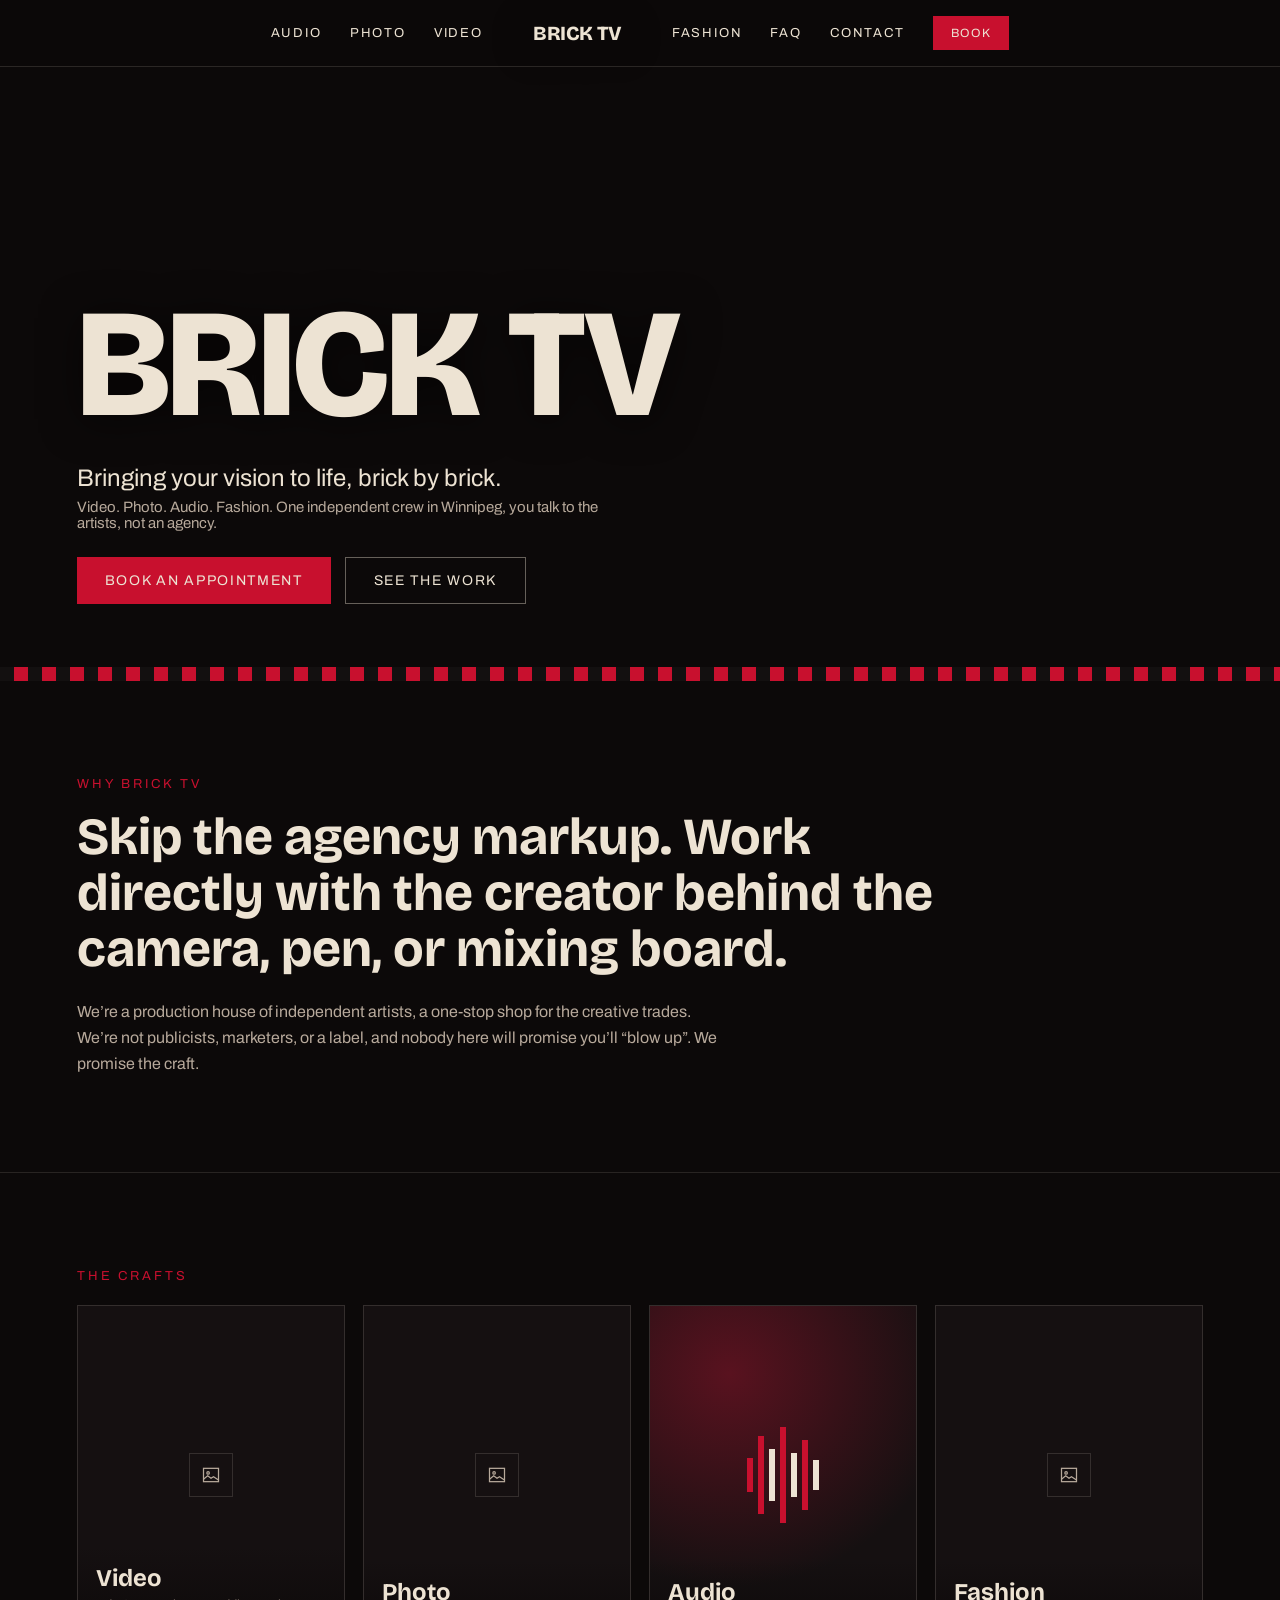
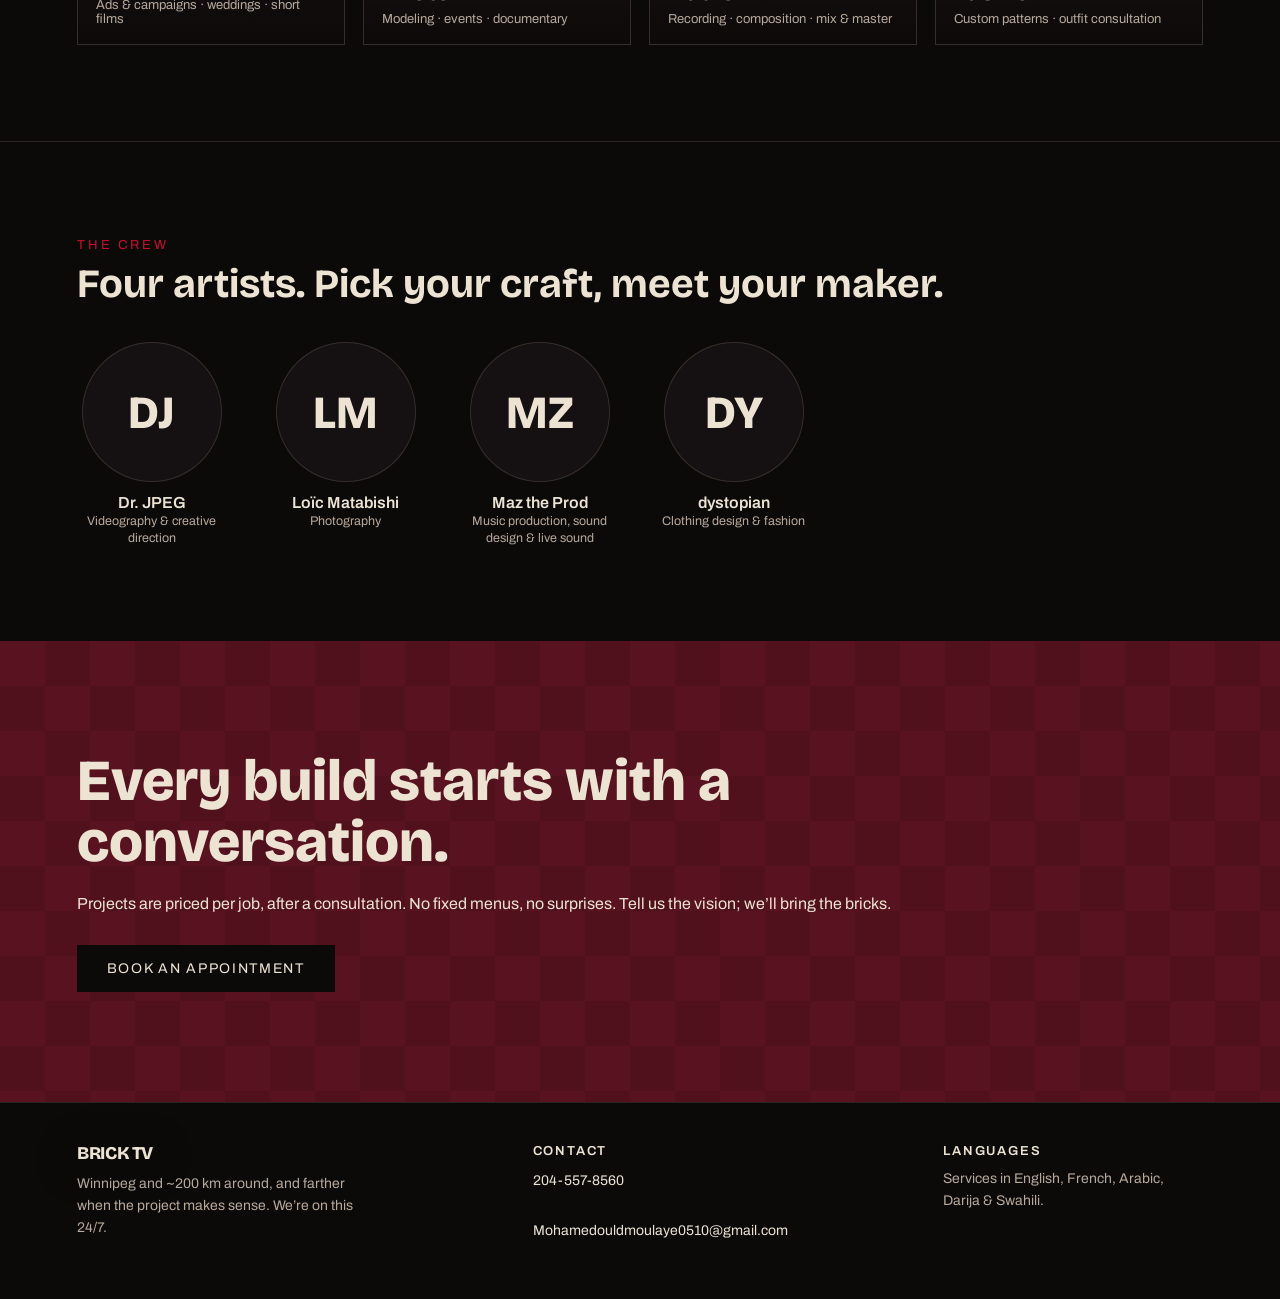
==== index.html @ ff35040e "Rebuild Brick TV around one page per artist, with a CMS The site launched from a design handoff that" ====
<!DOCTYPE html>
<html lang="en">
<head>
<meta charset="utf-8">
<meta name="viewport" content="width=device-width, initial-scale=1">
<title>Brick TV - Video, photo, audio &amp; fashion in Winnipeg</title>
<meta name="description" content="Brick TV is a Winnipeg production house of independent artists: video, photography, audio and fashion. You talk to the artists, not an agency.">
<link rel="icon" href="assets/img/favicon.svg" type="image/svg+xml">
<link rel="preload" href="assets/fonts/bricolage-grotesque-latin.woff2" as="font" type="font/woff2" crossorigin>
<link rel="preload" href="assets/fonts/archivo-latin.woff2" as="font" type="font/woff2" crossorigin>
<link rel="stylesheet" href="assets/css/fonts.css">
<link rel="stylesheet" href="assets/css/site.css">
<meta property="og:title" content="Brick TV - Bringing your vision to life, brick by brick.">
<meta property="og:description" content="One independent crew in Winnipeg: video, photo, audio, fashion. You talk to the artists, not an agency.">
<meta property="og:type" content="website">
</head>
<body>
<a class="skip-link" href="#main">Skip to content</a>
<div class="page">

  <nav class="nav">
    <button class="nav__toggle" type="button" aria-expanded="false" aria-controls="nav-links" aria-label="Menu">
      <span></span><span></span><span></span>
    </button>
    <a class="nav__wordmark" href="index.html" aria-label="Brick TV - home"><span class="wordmark" data-wordmark data-intensity="subtle">BRICK TV</span></a>
    <div class="nav__links" id="nav-links">
      <a href="audio.html">Audio</a>
      <a href="photo.html">Photo</a>
      <a href="video.html">Video</a>
      <a href="fashion.html">Fashion</a>
      <a href="faq.html">FAQ</a>
      <a href="contact.html">Contact</a>
    </div>
    <button class="nav__book" type="button" data-book>Book</button>
  </nav>

  <main id="main">

  <header class="hero hero--bare">
    <div class="hero__frames" data-hero></div>
    <div class="hero__scrim"></div>
    <div class="hero__content">
      <h1 class="hero__title"><span class="wordmark" data-wordmark data-intensity="full">BRICK TV</span></h1>
      <p class="hero__lede">Bringing your vision to life, brick by brick.</p>
      <p class="hero__sub">Video. Photo. Audio. Fashion. One independent crew in Winnipeg, you talk to the artists, not an agency.</p>
      <div class="hero__actions">
        <button class="btn btn--primary" type="button" data-book>Book an appointment</button>
        <a class="btn btn--outline" href="video.html">See the work</a>
      </div>
    </div>
  </header>

  <div class="checkerboard" aria-hidden="true"></div>

  <section class="section section--divided-below">
    <p class="eyebrow">Why Brick TV</p>
    <h2 class="h2-statement">Skip the agency markup. Work directly with the creator behind the camera, pen, or mixing board.</h2>
    <p class="body-copy">We&rsquo;re a production house of independent artists, a one-stop shop for the creative trades. We&rsquo;re not publicists, marketers, or a label, and nobody here will promise you&rsquo;ll &ldquo;blow up&rdquo;. We promise the craft.</p>
  </section>

  <section class="section">
    <p class="eyebrow" style="margin-bottom:22px">The crafts</p>
    <div class="craft-grid">
      <a class="craft-card" href="video.html">
        <div class="slot" style="position:absolute; inset:0; border:0; background:var(--ink-raised)"><span class="slot__mark"><svg viewBox="0 0 24 24" aria-hidden="true"><rect x="3" y="4" width="18" height="16"/><circle cx="8.5" cy="9.5" r="1.5"/><path d="m3 17 5-4 4 3 3-2 6 4"/></svg></span></div>
        <div class="craft-card__caption">
          <h3>Video</h3>
          <p>Ads &amp; campaigns &middot; weddings &middot; short films</p>
        </div>
      </a>
      <a class="craft-card" href="photo.html">
        <div class="slot" style="position:absolute; inset:0; border:0; background:var(--ink-raised)"><span class="slot__mark"><svg viewBox="0 0 24 24" aria-hidden="true"><rect x="3" y="4" width="18" height="16"/><circle cx="8.5" cy="9.5" r="1.5"/><path d="m3 17 5-4 4 3 3-2 6 4"/></svg></span></div>
        <div class="craft-card__caption">
          <h3>Photo</h3>
          <p>Modeling &middot; events &middot; documentary</p>
        </div>
      </a>
      <a class="craft-card" href="audio.html">
        <div class="craft-card__audio-bg"></div>
        <div class="craft-card__eq" aria-hidden="true"><i style="height:34px"></i><i style="height:78px"></i><i class="bone" style="height:52px"></i><i style="height:96px"></i><i class="bone" style="height:44px"></i><i style="height:70px"></i><i class="bone" style="height:30px"></i></div>
        <div class="craft-card__caption">
          <h3>Audio</h3>
          <p>Recording &middot; composition &middot; mix &amp; master</p>
        </div>
      </a>
      <a class="craft-card" href="fashion.html">
        <div class="slot" style="position:absolute; inset:0; border:0; background:var(--ink-raised)"><span class="slot__mark"><svg viewBox="0 0 24 24" aria-hidden="true"><rect x="3" y="4" width="18" height="16"/><circle cx="8.5" cy="9.5" r="1.5"/><path d="m3 17 5-4 4 3 3-2 6 4"/></svg></span></div>
        <div class="craft-card__caption">
          <h3>Fashion</h3>
          <p>Custom patterns &middot; outfit consultation</p>
        </div>
      </a>
    </div>
  </section>

  <section class="section section--divided-above">
    <p class="eyebrow" style="margin-bottom:8px">The crew</p>
    <h2 class="h2-section">Four artists. Pick your craft, meet your maker.</h2>
    <div class="crew">
      <a class="crew__member" href="video.html">
        <span class="headshot headshot--sm" aria-hidden="true">DJ</span>
        <span><strong>Dr. JPEG</strong><span class="role">Videography &amp; creative direction</span></span>
      </a>
      <a class="crew__member" href="photo.html">
        <span class="headshot headshot--sm" aria-hidden="true">LM</span>
        <span><strong>Lo&iuml;c Matabishi</strong><span class="role">Photography</span></span>
      </a>
      <a class="crew__member" href="audio.html">
        <span class="headshot headshot--sm" aria-hidden="true">MZ</span>
        <span><strong>Maz the Prod</strong><span class="role">Music production, sound design &amp; live sound</span></span>
      </a>
      <a class="crew__member" href="fashion.html">
        <span class="headshot headshot--sm" aria-hidden="true">DY</span>
        <span><strong>dystopian</strong><span class="role">Clothing design &amp; fashion</span></span>
      </a>
    </div>
  </section>

  <section class="cta-band">
    <div class="cta-band__texture" aria-hidden="true"></div>
    <div class="cta-band__inner">
      <h2 class="h2-band">Every build starts with a conversation.</h2>
      <p>Projects are priced per job, after a consultation. No fixed menus, no surprises. Tell us the vision; we&rsquo;ll bring the bricks.</p>
      <button class="btn btn--ink" type="button" data-book>Book an appointment</button>
    </div>
  </section>

  </main>

  <footer class="footer">
    <div class="footer__brand">
      <strong><span class="wordmark" data-wordmark data-intensity="subtle">BRICK TV</span></strong>
      <p>Winnipeg and ~200 km around, and farther when the project makes sense. We&rsquo;re on this 24/7.</p>
    </div>
    <div class="footer__col">
      <strong class="footer__label">Contact</strong>
      <p><a href="tel:2045578560">204-557-8560</a><br><br><a href="mailto:Mohamedouldmoulaye0510@gmail.com">Mohamedouldmoulaye0510@gmail.com</a></p>
    </div>
    <div class="footer__col footer__col--languages">
      <strong class="footer__label">Languages</strong>
      <p>Services in English, French, Arabic, Darija &amp; Swahili.</p>
    </div>
  </footer>

</div>
<script src="assets/js/site.js"></script>
<script src="assets/js/gallery.js"></script>
</body>
</html>
---- assets/css/fonts.css ----
/* Brick TV - self-hosted webfonts
   Bricolage Grotesque (variable 400..800) and Archivo (variable 400..600),
   latin + latin-ext subsets, pulled from Google Fonts and served from our
   own origin so the site carries no third-party font dependency. */

@font-face {
  font-family: 'Archivo';
  font-style: normal;
  font-weight: 400 600;
  font-display: swap;
  src: url('../fonts/archivo-latin.woff2') format('woff2');
  unicode-range: U+0000-00FF, U+0131, U+0152-0153, U+02BB-02BC, U+02C6, U+02DA, U+02DC, U+0304, U+0308, U+0329, U+2000-206F, U+20AC, U+2122, U+2191, U+2193, U+2212, U+2215, U+FEFF, U+FFFD;
}

@font-face {
  font-family: 'Archivo';
  font-style: normal;
  font-weight: 400 600;
  font-display: swap;
  src: url('../fonts/archivo-latin-ext.woff2') format('woff2');
  unicode-range: U+0100-02BA, U+02BD-02C5, U+02C7-02CC, U+02CE-02D7, U+02DD-02FF, U+0304, U+0308, U+0329, U+1D00-1DBF, U+1E00-1E9F, U+1EF2-1EFF, U+2020, U+20A0-20AB, U+20AD-20C0, U+2113, U+2C60-2C7F, U+A720-A7FF;
}

@font-face {
  font-family: 'Bricolage Grotesque';
  font-style: normal;
  font-weight: 400 800;
  font-display: swap;
  src: url('../fonts/bricolage-grotesque-latin.woff2') format('woff2');
  unicode-range: U+0000-00FF, U+0131, U+0152-0153, U+02BB-02BC, U+02C6, U+02DA, U+02DC, U+0304, U+0308, U+0329, U+2000-206F, U+20AC, U+2122, U+2191, U+2193, U+2212, U+2215, U+FEFF, U+FFFD;
}

@font-face {
  font-family: 'Bricolage Grotesque';
  font-style: normal;
  font-weight: 400 800;
  font-display: swap;
  src: url('../fonts/bricolage-grotesque-latin-ext.woff2') format('woff2');
  unicode-range: U+0100-02BA, U+02BD-02C5, U+02C7-02CC, U+02CE-02D7, U+02DD-02FF, U+0304, U+0308, U+0329, U+1D00-1DBF, U+1E00-1E9F, U+1EF2-1EFF, U+2020, U+20A0-20AB, U+20AD-20C0, U+2113, U+2C60-2C7F, U+A720-A7FF;
}
---- assets/css/site.css ----
/* ==========================================================================
   Brick TV - design tokens
   ========================================================================== */
:root {
  --ink:            #0C0909;
  --ink-raised:     #151011;
  --ink-tile:       #131010;
  --maroon:         #59121F;
  --red:            #C8102E;
  --bone:           #EDE3D3;
  --bone-muted:     #B7A99B;
  --hairline:       rgba(237,227,211,.14);
  --hairline-soft:  rgba(237,227,211,.12);
  --hairline-strong:rgba(237,227,211,.4);
  --nav-scrim:      rgba(12,9,9,.92);
  --modal-scrim:    rgba(12,9,9,.8);

  --display: 'Bricolage Grotesque', system-ui, -apple-system, 'Segoe UI', sans-serif;
  --body:    'Archivo', system-ui, -apple-system, 'Segoe UI', sans-serif;

  --section-y: clamp(48px,8vw,96px);
  --section-x: clamp(20px,6vw,80px);
  --inner-y:   clamp(40px,6vw,72px);
  --band-y:    clamp(56px,9vw,110px);
}

/* Border radius is 0 everywhere. The only round shapes are the headshot
   circles and the 64px play ring, which opt back in explicitly. */
*, *::before, *::after { box-sizing: border-box; border-radius: 0; }

html, body { margin: 0; padding: 0; background: var(--ink); }
html { scroll-behavior: smooth; }
body {
  font-family: var(--body);
  color: var(--bone);
  -webkit-font-smoothing: antialiased;
}
img { display: block; max-width: 100%; }

a { color: var(--bone); text-decoration: none; }
a:hover { color: var(--red); }

:focus-visible { outline: 2px solid var(--red); outline-offset: 2px; }

.page { background: var(--ink); min-height: 100vh; }

.skip-link {
  position: absolute; left: -9999px; top: 0; z-index: 200;
  background: var(--red); color: var(--bone);
  padding: 12px 18px; font-size: 13px;
  letter-spacing: .14em; text-transform: uppercase;
}
.skip-link:focus { left: 0; color: var(--bone); }

.visually-hidden {
  position: absolute; width: 1px; height: 1px;
  margin: -1px; padding: 0; overflow: hidden;
  clip: rect(0 0 0 0); white-space: nowrap; border: 0;
}

/* ==========================================================================
   Typography roles
   ========================================================================== */
.eyebrow {
  font-size: 13px; letter-spacing: .22em; text-transform: uppercase;
  color: var(--red); margin: 0 0 18px;
}
.h1 {
  font-family: var(--display); font-weight: 800;
  font-size: clamp(38px,7vw,84px); line-height: .95; margin: 0;
}
.h2-statement {
  font-family: var(--display); font-weight: 700;
  font-size: clamp(28px,4.4vw,52px); line-height: 1.08;
  margin: 0; max-width: 900px;
}
.h2-section {
  font-family: var(--display); font-weight: 700;
  font-size: clamp(26px,3.6vw,40px); margin: 0 0 34px;
}
.h2-craft {
  font-family: var(--display); font-weight: 700;
  font-size: clamp(28px,4vw,44px); margin: 0;
}
.h2-band {
  font-family: var(--display); font-weight: 800;
  font-size: clamp(30px,5vw,58px); line-height: 1.05; margin: 0;
}
.h2-band--compact {
  font-family: var(--display); font-weight: 800;
  font-size: clamp(26px,4vw,44px); line-height: 1.05; margin: 0 0 12px;
}
.body-copy {
  max-width: 640px; color: var(--bone-muted);
  font-size: 16px; line-height: 1.6; margin: 22px 0 0;
}
.intro-copy {
  max-width: 620px; color: var(--bone-muted);
  font-size: 16px; line-height: 1.6; margin: 0 0 26px;
}
.service-list {
  font-size: 13px; letter-spacing: .14em; text-transform: uppercase;
  color: var(--bone-muted);
}

/* ==========================================================================
   Buttons
   ========================================================================== */
.btn {
  display: inline-block;
  font-family: var(--body); font-size: 14px;
  letter-spacing: .12em; text-transform: uppercase;
  border: none; cursor: pointer; text-align: center;
  transition: background .2s, border-color .2s, color .2s;
}
.btn--primary { background: var(--red); color: var(--bone); padding: 16px 28px; }
.btn--primary:hover { background: var(--maroon); color: var(--bone); }

.btn--outline {
  background: none; color: var(--bone);
  border: 1px solid var(--hairline-strong); padding: 15px 28px;
}
.btn--outline:hover { border-color: var(--red); color: var(--red); }

/* Ink button - used on the maroon bands */
.btn--ink { background: var(--ink); color: var(--bone); padding: 16px 30px; }
.btn--ink:hover { background: var(--red); color: var(--bone); }

.btn--member {
  background: var(--red); color: var(--bone);
  font-size: 12px; padding: 12px 22px;
}
.btn--member:hover { background: var(--maroon); color: var(--bone); }

.btn--send {
  align-self: flex-start; background: var(--red); color: var(--bone);
  font-size: 13px; padding: 14px 26px;
}
.btn--send:hover { background: var(--maroon); color: var(--bone); }
.btn--send[disabled] { opacity: .6; cursor: default; }

/* ==========================================================================
   Nav
   ========================================================================== */
.nav {
  position: sticky; top: 0; z-index: 50;
  display: flex; align-items: center; justify-content: center;
  gap: clamp(10px,2.2vw,28px); flex-wrap: wrap;
  padding: 16px 20px;
  background: var(--nav-scrim);
  -webkit-backdrop-filter: blur(8px); backdrop-filter: blur(8px);
  border-bottom: 1px solid var(--hairline);
  font-size: 13px; letter-spacing: .14em; text-transform: uppercase;
}
/* The link list dissolves on desktop so every item shares the nav's own gap,
   which is what puts the wordmark in the middle of the row. */
.nav__links { display: contents; }
.nav__links > a:nth-child(-n+3) { order: 1; }
.nav__wordmark { order: 2; font-size: 20px; margin: 0 clamp(6px,2vw,22px); }
.nav__links > a:nth-child(n+4)  { order: 3; }
.nav__book {
  order: 4; font-family: var(--body); font-size: 12px;
  letter-spacing: .14em; text-transform: uppercase;
  background: var(--red); color: var(--bone);
  border: none; padding: 10px 18px; cursor: pointer;
  transition: background .2s;
}
.nav__book:hover { background: var(--maroon); }
.nav__toggle { display: none; }

/* Wordmark fallback for the plain (non-glitch) nav lockup */
.nav__wordmark .wordmark { font-size: inherit; }

@media (max-width: 640px) {
  .nav { justify-content: space-between; gap: 12px; padding: 12px 16px; }
  .nav__toggle {
    order: 1; display: inline-flex; flex-direction: column;
    justify-content: center; gap: 5px;
    width: 44px; height: 44px; padding: 10px;
    background: none; border: 1px solid var(--hairline); cursor: pointer;
  }
  .nav__toggle span {
    display: block; height: 2px; width: 100%;
    background: var(--bone); transition: transform .2s, opacity .2s;
  }
  .nav__toggle[aria-expanded="true"] span:nth-child(1) { transform: translateY(7px) rotate(45deg); }
  .nav__toggle[aria-expanded="true"] span:nth-child(2) { opacity: 0; }
  .nav__toggle[aria-expanded="true"] span:nth-child(3) { transform: translateY(-7px) rotate(-45deg); }

  .nav__wordmark { order: 2; margin: 0; }
  .nav__book { order: 3; padding: 14px 20px; font-size: 12px; min-height: 44px; }

  .nav__links {
    order: 4; width: 100%; margin-top: 4px;
    display: none; flex-direction: column; gap: 0;
  }
  .nav--open .nav__links { display: flex; }
  .nav__links > a {
    order: 0; padding: 14px 4px; min-height: 44px;
    display: flex; align-items: center;
    border-top: 1px solid var(--hairline-soft);
  }
}

/* ==========================================================================
   Hero
   ========================================================================== */
.hero {
  position: relative; min-height: min(92vh,860px);
  overflow: hidden; display: flex; flex-direction: column;
}
.hero__frames { position: absolute; inset: 0; }
.hero__frames img {
  position: absolute; inset: 0;
  width: 100%; height: 100%;
  object-fit: cover; object-position: 50% 30%;
}
.hero__frames img:nth-child(1) {
  opacity: 1;
  animation: heroCycleFirst 21s infinite 0s, kenburns 21s linear infinite 0s;
}
.hero__frames img:nth-child(2) {
  opacity: 0;
  animation: heroCycle 21s infinite 7s, kenburns 21s linear infinite 7s;
}
.hero__frames img:nth-child(3) {
  opacity: 0; object-position: 50% 20%;
  animation: heroCycle 21s infinite 14s, kenburns 21s linear infinite 14s;
}
/* Paused by IntersectionObserver when the hero scrolls out of view. */
.hero--paused .hero__frames img { animation-play-state: paused; }

.hero__scrim {
  position: absolute; inset: 0;
  background: linear-gradient(180deg,
    rgba(12,9,9,.55) 0%, rgba(12,9,9,.15) 40%,
    rgba(12,9,9,.88) 88%, #0C0909 100%);
}
.hero__content {
  position: relative; z-index: 2; flex: 1;
  display: flex; flex-direction: column;
  justify-content: flex-end; align-items: flex-start;
  padding: clamp(120px,24vh,260px) var(--section-x) clamp(36px,7vh,72px);
}
.hero__title { margin: 0; font-size: clamp(56px,12vw,168px); }
.hero__lede {
  font-size: clamp(16px,2.2vw,24px);
  margin: 18px 0 0; max-width: 560px; color: var(--bone);
}
.hero__sub {
  font-size: 15px; margin: 8px 0 0;
  max-width: 560px; color: var(--bone-muted);
}
.hero__actions { display: flex; gap: 14px; margin-top: 26px; flex-wrap: wrap; }

@keyframes heroCycle      { 0%{opacity:0} 6%{opacity:1} 33%{opacity:1} 40%{opacity:0} 100%{opacity:0} }
@keyframes heroCycleFirst { 0%{opacity:1} 33%{opacity:1} 40%{opacity:0} 94%{opacity:0} 100%{opacity:1} }
@keyframes kenburns       { 0%{transform:scale(1.02) translateY(0)} 100%{transform:scale(1.14) translateY(-2%)} }
@keyframes drift          { 0%{background-position:0 0} 100%{background-position:112px 0} }

/* ==========================================================================
   Checkerboard strip - the signature section boundary
   ========================================================================== */
.checkerboard {
  height: 14px;
  background: repeating-conic-gradient(var(--red) 0% 25%, var(--ink-tile) 0% 50%) 0 0 / 28px 28px;
  animation: drift 14s linear infinite;
}

/* ==========================================================================
   Sections
   ========================================================================== */
.section { padding: var(--section-y) var(--section-x); }
.section--divided-below { border-bottom: 1px solid var(--hairline-soft); }
.section--divided-above { border-top: 1px solid var(--hairline-soft); }
.section--inner {
  padding: var(--inner-y) var(--section-x);
  border-top: 1px solid var(--hairline-soft);
}

.page-header { padding: clamp(48px,7vw,80px) var(--section-x) clamp(28px,4vw,48px); }
.page-header .eyebrow { margin: 0 0 12px; }

/* ==========================================================================
   Craft cards (Home)
   ========================================================================== */
.craft-grid {
  display: grid;
  grid-template-columns: repeat(auto-fit, minmax(250px,1fr));
  gap: 18px;
}
.craft-card {
  position: relative; display: block; height: 340px;
  overflow: hidden; background: var(--ink-raised);
  border: 1px solid var(--hairline);
}
.craft-card img {
  width: 100%; height: 100%; object-fit: cover;
  opacity: .75; transition: transform .6s, opacity .4s;
}
.craft-card:hover img,
.craft-card:focus-visible img { transform: scale(1.05); opacity: 1; }

.craft-card__audio-bg {
  position: absolute; inset: 0;
  background: radial-gradient(120% 90% at 30% 20%, var(--maroon) 0%, var(--ink-raised) 70%);
}
.craft-card__eq {
  position: absolute; inset: 0;
  display: flex; align-items: center; justify-content: center; gap: 5px;
}
.craft-card__eq i { display: block; width: 6px; background: var(--red); }
.craft-card__eq i.bone { background: var(--bone); }

.craft-card__caption {
  position: absolute; left: 0; right: 0; bottom: 0; padding: 18px;
  background: linear-gradient(180deg, transparent, rgba(12,9,9,.92));
  pointer-events: none;
}
.craft-card__caption h3 { font-family: var(--display); font-size: 24px; margin: 0; }
.craft-card__caption p { font-size: 13px; color: var(--bone-muted); margin: 6px 0 0; }

/* ==========================================================================
   Crew row (Home)
   ========================================================================== */
.crew {
  display: flex; gap: clamp(18px,3.5vw,44px);
  flex-wrap: wrap; justify-content: flex-start;
  width: 100%; height: auto;
}
.crew__member {
  display: flex; flex-direction: column; align-items: center;
  gap: 12px; width: 150px; text-align: center;
}
.crew__member strong { display: block; font-size: 16px; }
.crew__member .role { font-size: 12.5px; color: var(--bone-muted); }

/* Headshot placeholders - bone-on-ink initial until the client's photos land */
.headshot {
  border-radius: 50%; object-fit: cover;
  background: var(--ink-raised);
  border: 1px solid var(--hairline);
  display: flex; align-items: center; justify-content: center;
  font-family: var(--display); font-weight: 800;
  color: var(--bone); overflow: hidden; flex: none;
}
.headshot--sm { width: 140px; height: 140px; font-size: 46px; }
.headshot--lg { width: 200px; height: 200px; font-size: 64px; }

/* ==========================================================================
   CTA bands (maroon - exactly one per page)
   ========================================================================== */
.cta-band {
  position: relative;
  padding: var(--band-y) var(--section-x);
  background: var(--maroon); overflow: hidden;
}
.cta-band__texture {
  position: absolute; inset: 0;
  background: repeating-conic-gradient(rgba(12,9,9,.35) 0% 25%, transparent 0% 50%) 0 0 / 90px 90px;
  opacity: .35;
}
.cta-band__inner { position: relative; max-width: 820px; }
.cta-band__inner p {
  font-size: 16px; line-height: 1.6; color: var(--bone); margin: 18px 0 28px;
}
.cta-band--center {
  padding: clamp(48px,8vw,90px) var(--section-x);
  text-align: center;
}
.cta-band--center p { color: var(--bone); font-size: 16px; margin: 0 0 26px; }

/* ==========================================================================
   Footers
   ========================================================================== */
.footer {
  padding: 40px var(--section-x) 56px;
  border-top: 1px solid var(--hairline-soft);
  display: flex; flex-wrap: wrap; gap: 32px;
  justify-content: space-between;
  font-size: 14px; color: var(--bone-muted);
}
.footer__brand { max-width: 300px; }
.footer__brand strong { font-size: 18px; font-weight: 800; }
.footer__brand p { margin: 10px 0 0; line-height: 1.6; }
.footer__label {
  color: var(--bone); font-size: 13px;
  letter-spacing: .14em; text-transform: uppercase;
}
.footer__col p { margin: 10px 0 0; line-height: 1.8; }
.footer__col--languages { max-width: 260px; }
.footer__col--languages p { line-height: 1.6; }

.footer--compact {
  padding: 32px var(--section-x); gap: 20px;
}
.footer--compact .footer__wordmark { font-family: var(--display); color: var(--bone); }

/* ==========================================================================
   Crafts page
   ========================================================================== */
.craft-head {
  display: flex; align-items: baseline; gap: 16px;
  flex-wrap: wrap; margin-bottom: 8px;
}
.media-2up {
  display: grid;
  grid-template-columns: repeat(auto-fit, minmax(280px,1fr));
  gap: 16px;
}
.reel-slot {
  position: relative; aspect-ratio: 16/9;
  background: var(--ink-raised); border: 1px solid var(--hairline);
  display: flex; align-items: center; justify-content: center;
  flex-direction: column; gap: 12px;
}
.reel-slot__ring {
  width: 64px; height: 64px;
  border: 2px solid var(--red); border-radius: 50%;
  display: flex; align-items: center; justify-content: center;
}
.reel-slot__play {
  width: 0; height: 0;
  border-left: 20px solid var(--bone);
  border-top: 12px solid transparent;
  border-bottom: 12px solid transparent;
  margin-left: 5px;
}
.reel-slot p {
  font-size: 13px; color: var(--bone-muted);
  margin: 0; text-align: center; padding: 0 24px;
}
.still {
  position: relative; aspect-ratio: 16/9;
  overflow: hidden; border: 1px solid var(--hairline);
}
.still img { width: 100%; height: 100%; object-fit: cover; object-position: 50% 25%; }
.still__chip {
  position: absolute; left: 12px; bottom: 10px;
  font-size: 11px; letter-spacing: .14em; text-transform: uppercase;
  background: rgba(12,9,9,.75); padding: 5px 9px;
}

.gallery {
  display: grid;
  grid-template-columns: repeat(auto-fit, minmax(240px,1fr));
  gap: 14px;
}
.gallery img {
  width: 100%; height: 380px; object-fit: cover;
  border: 1px solid var(--hairline);
}
.gallery img.pos-top { object-position: 50% 20%; }

.audio-cards {
  display: grid;
  grid-template-columns: repeat(auto-fit, minmax(200px,1fr));
  gap: 14px;
}
.audio-card {
  background: var(--ink-raised); border: 1px solid var(--hairline);
  padding: 22px; display: flex; flex-direction: column; gap: 10px;
}
.audio-card span { font-size: 13px; color: var(--bone-muted); }
.eq { display: flex; align-items: flex-end; gap: 4px; height: 44px; }
.eq i { display: block; width: 5px; background: var(--red); }
.eq i.bone { background: var(--bone); }
.note { font-size: 13px; color: var(--bone-muted); margin: 18px 0 0; }
.note a { color: var(--red); }
.note a:hover { color: var(--bone); }

/* ==========================================================================
   Members page
   ========================================================================== */
.anchor-chips {
  display: flex; gap: 14px; flex-wrap: wrap; margin-top: 26px;
  font-size: 13px; letter-spacing: .12em; text-transform: uppercase;
}
.anchor-chips a {
  border: 1px solid rgba(237,227,211,.3);
  padding: 9px 16px; transition: border-color .2s, color .2s;
}
.anchor-chips a:hover { border-color: var(--red); }

.member {
  padding: var(--inner-y) var(--section-x);
  border-top: 1px solid var(--hairline-soft);
  display: grid;
  /* minmax(0,1fr), not 1fr: the nested auto-fit work/loop grids have a
     min-content wider than a phone, and a bare 1fr track refuses to
     shrink below it. */
  grid-template-columns: minmax(220px,300px) minmax(0,1fr);
  gap: clamp(24px,4vw,56px);
  align-items: start;
}
.member__portrait {
  display: flex; flex-direction: column; align-items: center;
  gap: 16px; text-align: center;
}
.member__name {
  font-family: var(--display); font-size: 24px; display: block;
}
.member__role {
  font-size: 13px; letter-spacing: .14em;
  text-transform: uppercase; color: var(--red);
}
.member__social { display: flex; gap: 12px; font-size: 12px; color: var(--bone-muted); }
.member__bio {
  font-size: 16px; line-height: 1.7; color: var(--bone);
  max-width: 640px; margin: 0;
}
.member__bio-sub {
  font-size: 14px; line-height: 1.7; color: var(--bone-muted);
  max-width: 640px; margin: 14px 0 0;
}
.member__work {
  display: grid;
  grid-template-columns: repeat(auto-fit, minmax(180px,1fr));
  gap: 12px; margin-top: 24px;
}
.member__work img {
  width: 100%; height: 280px; object-fit: cover;
  border: 1px solid var(--hairline);
}
.member__work img.pos-upper { object-position: 50% 25%; }
.member__loops {
  display: grid;
  grid-template-columns: repeat(auto-fit, minmax(140px,1fr));
  gap: 12px; margin-top: 24px; max-width: 640px;
}
.loop-card {
  background: var(--ink-raised); border: 1px solid var(--hairline);
  padding: 16px; display: flex; flex-direction: column; gap: 8px;
}
.loop-card span { font-size: 13px; color: var(--bone-muted); }
.eq--sm { height: 30px; gap: 3px; }
.eq--sm i { width: 4px; }

/* The one true layout bug in the prototype: the two-column member grid
   crushes the bio column on narrow viewports. */
@media (max-width: 900px) {
  .member { grid-template-columns: minmax(0,1fr); }
  .member__work { grid-template-columns: repeat(2, minmax(0,1fr)); }
  .member__loops { grid-template-columns: repeat(3, minmax(0,1fr)); }
}
@media (max-width: 520px) {
  .member__work { grid-template-columns: minmax(0,1fr); }
}

/* ==========================================================================
   FAQ + Contact page
   ========================================================================== */
.faq-section { padding: clamp(24px,4vw,48px) var(--section-x); max-width: 900px; }
.faq-list { display: flex; flex-direction: column; gap: 14px; }
.faq-list details {
  background: var(--ink-raised); border: 1px solid var(--hairline);
  padding: 20px 24px;
}
.faq-list summary {
  font-family: var(--display); font-size: 19px; cursor: pointer;
}
.faq-list p {
  color: var(--bone-muted); font-size: 15px;
  line-height: 1.7; margin: 12px 0 0;
}

.ask-section { padding: clamp(32px,5vw,56px) var(--section-x); max-width: 900px; }
.ask-panel {
  background: var(--ink-raised); border: 1px solid var(--hairline);
  padding: clamp(24px,4vw,40px);
}
.ask-panel h2 {
  font-family: var(--display); font-size: clamp(22px,3vw,30px); margin: 0 0 8px;
}
.ask-panel > p { color: var(--bone-muted); font-size: 15px; margin: 0 0 20px; }
.ask-form { display: flex; flex-direction: column; gap: 12px; max-width: 560px; }
.ask-form input,
.ask-form textarea {
  background: var(--ink); border: 1px solid rgba(237,227,211,.25);
  color: var(--bone); font-family: var(--body); font-size: 15px;
  padding: 14px 16px; outline: none;
}
.ask-form input:focus-visible,
.ask-form textarea:focus-visible { border-color: var(--red); }
.ask-form textarea { resize: vertical; }
.ask-form ::placeholder { color: var(--bone-muted); opacity: 1; }
.ask-form__hp { position: absolute; left: -9999px; }
.ask-status { font-size: 14px; line-height: 1.6; margin: 0; }
.ask-status[hidden] { display: none; }
.ask-status--ok { color: var(--bone); }
.ask-status--error { color: var(--bone-muted); }
.ask-status--error a { color: var(--red); }

.contact-band {
  padding: clamp(48px,8vw,90px) var(--section-x);
  background: var(--maroon);
}
.contact-grid {
  display: grid;
  grid-template-columns: repeat(auto-fit, minmax(240px,1fr));
  gap: 32px; align-items: start;
}
.contact-grid h2 {
  font-family: var(--display); font-weight: 800;
  font-size: clamp(28px,4.5vw,50px); line-height: 1; margin: 0;
}
.contact-grid h2 + p {
  font-size: 15px; line-height: 1.7; margin: 16px 0 0; max-width: 380px;
}
.contact-rows {
  display: flex; flex-direction: column; gap: 14px; font-size: 16px;
}
.contact-rows > a,
.contact-rows > span.row { display: flex; align-items: center; gap: 12px; color: var(--bone); }
.contact-tile {
  display: inline-flex; width: 38px; height: 38px; flex: none;
  background: var(--ink); align-items: center; justify-content: center;
}
.contact-tile svg { width: 17px; height: 17px; fill: none; stroke: var(--bone); stroke-width: 1.6; }
.contact-tile--text {
  font-family: var(--body); font-size: 13px;
  letter-spacing: .04em; color: var(--bone);
}
.contact-langs { font-size: 13px; color: rgba(237,227,211,.75); }
.contact-book { width: 100%; }
.contact-caption {
  font-size: 13px; color: rgba(237,227,211,.75);
  margin: 12px 0 0; text-align: center;
}

/* ==========================================================================
   Booking modal
   ========================================================================== */
.modal {
  position: fixed; inset: 0; z-index: 100;
  background: var(--modal-scrim);
  display: flex; align-items: center; justify-content: center; padding: 20px;
}
.modal[hidden] { display: none; }
.modal__panel {
  background: var(--ink-raised); border: 1px solid rgba(237,227,211,.2);
  max-width: 440px; width: 100%; padding: 36px;
}
.modal__panel h3 { font-family: var(--display); font-size: 26px; margin: 0 0 10px; }
.modal__panel > p {
  font-size: 15px; line-height: 1.6; color: var(--bone-muted); margin: 0 0 22px;
}
.modal__actions { display: flex; flex-direction: column; gap: 10px; }
.modal__actions a {
  display: block; text-align: center; padding: 14px;
  font-size: 14px; letter-spacing: .1em; text-transform: uppercase;
  transition: background .2s, border-color .2s, color .2s;
}
.modal__call { background: var(--red); }
.modal__call:hover { background: var(--maroon); color: var(--bone); }
.modal__email { border: 1px solid rgba(237,227,211,.35); }
.modal__email:hover { border-color: var(--red); }
.modal__close {
  background: none; border: none; color: var(--bone-muted);
  font-family: var(--body); font-size: 13px; cursor: pointer;
  margin-top: 6px; padding: 8px;
}
.modal__close:hover { color: var(--red); }
body.modal-open { overflow: hidden; }

/* ==========================================================================
   Glitch wordmark
   ========================================================================== */
.wordmark {
  position: relative; display: inline-block; white-space: nowrap;
  font-family: var(--display); font-weight: 800;
  letter-spacing: -.02em; line-height: .9;
  cursor: pointer; will-change: transform;
  color: var(--bone);
}
.wordmark__scale { position: relative; display: inline-block; will-change: transform; }
.wordmark__layer {
  position: absolute; inset: 0; opacity: 0;
  pointer-events: none; will-change: transform, opacity;
}
.wordmark__ghost-c { color: #12C2E9; mix-blend-mode: screen; }
.wordmark__ghost-r { color: #FF1E3C; mix-blend-mode: screen; }
.wordmark__base {
  position: relative; display: inline-block;
  color: var(--bone); text-shadow: 0 4px 40px rgba(0,0,0,.6);
}
.wordmark__clip {
  color: transparent;
  -webkit-background-clip: text; background-clip: text;
}
.wordmark__flash { color: #fbf7ec; }
.wordmark__scan {
  color: transparent;
  -webkit-background-clip: text; background-clip: text;
  background: repeating-linear-gradient(0deg, rgba(0,0,0,.6) 0 2px, transparent 2px 5px);
  background-size: 100% 300%;
}
.wordmark__slices { position: absolute; inset: 0; pointer-events: none; }

@keyframes brkwScan {
  0%   { background-position: 0 -100%; opacity: 0; }
  10%  { opacity: .5; }
  100% { background-position: 0 200%; opacity: 0; }
}

/* ==========================================================================
   Reduced motion
   ========================================================================== */
@media (prefers-reduced-motion: reduce) {
  html { scroll-behavior: auto; }
  .checkerboard { animation: none; }
  .hero__frames img { animation: none; }
  .hero__frames img:nth-child(1) { opacity: 1; }
  .hero__frames img:nth-child(2),
  .hero__frames img:nth-child(3) { opacity: 0; }
  .craft-card img { transition: none; }
  * { animation-duration: .001ms !important; animation-iteration-count: 1 !important; }
}

/* ==========================================================================
   Artist pages (video / photo / audio / fashion)
   Each craft maps to one artist, so the craft page and the profile page are
   the same page. Layout follows the client's sketch top to bottom.
   ========================================================================== */
.artist-header { padding: clamp(48px,7vw,80px) var(--section-x) clamp(24px,3vw,40px); }
.artist-header .eyebrow { margin: 0 0 12px; }
.artist-header h1 { font-family: var(--display); font-weight: 800;
  font-size: clamp(38px,7vw,84px); line-height: .95; margin: 0; }

/* Portrait column + bio, the two-up under the header */
.artist-intro {
  padding: 0 var(--section-x) clamp(32px,5vw,56px);
  display: grid;
  /* minmax(0,1fr) so the bio track can shrink past its content's min-content */
  grid-template-columns: minmax(220px,300px) minmax(0,1fr);
  gap: clamp(24px,4vw,56px);
  align-items: start;
}
.artist-card {
  display: flex; flex-direction: column; align-items: center;
  gap: 16px; text-align: center;
}
.artist-card__name { font-family: var(--display); font-size: 24px; display: block; }
.artist-card__role {
  font-size: 13px; letter-spacing: .14em;
  text-transform: uppercase; color: var(--red);
}
.artist-bio p {
  font-size: 16px; line-height: 1.7; color: var(--bone);
  max-width: 640px; margin: 0 0 16px;
}
.artist-bio p:last-child { margin-bottom: 0; }
.artist-bio blockquote {
  margin: 22px 0 0; padding: 0 0 0 18px;
  border-left: 2px solid var(--red);
  font-size: 17px; line-height: 1.6; color: var(--bone); max-width: 640px;
}

/* Social row. Links the client has not supplied yet render inert. */
.social-row { display: flex; gap: 10px; flex-wrap: wrap; justify-content: center; }
.social-row a, .social-row span {
  display: inline-flex; align-items: center; justify-content: center;
  width: 40px; height: 40px;
  border: 1px solid var(--hairline); color: var(--bone);
  transition: border-color .2s, color .2s;
}
.social-row a:hover { border-color: var(--red); color: var(--red); }
.social-row span { opacity: .38; cursor: default; }
.social-row svg { width: 17px; height: 17px; fill: currentColor; }
.social-note { font-size: 12px; color: var(--bone-muted); }

@media (max-width: 900px) {
  .artist-intro { grid-template-columns: minmax(0,1fr); }
}

/* ==========================================================================
   Portfolio grids
   ========================================================================== */
.work { padding: var(--inner-y) var(--section-x); border-top: 1px solid var(--hairline-soft); }
.work__head {
  display: flex; align-items: baseline; gap: 16px;
  flex-wrap: wrap; margin-bottom: 22px;
}
.work__head h2 { font-family: var(--display); font-weight: 700;
  font-size: clamp(26px,3.6vw,40px); margin: 0; }

.grid { display: grid; gap: 16px; }
.grid--video { grid-template-columns: repeat(auto-fit, minmax(300px,1fr)); }
.grid--photo { grid-template-columns: repeat(auto-fit, minmax(260px,1fr)); gap: 14px; }
.grid--audio { grid-template-columns: repeat(auto-fit, minmax(280px,1fr)); gap: 12px; }

/* ==========================================================================
   Slot - the empty state of a CMS-populated grid.
   Same panel treatment as the showreel slot, so an unfilled grid reads as
   deliberate rather than broken. Real entries replace these one for one.
   ========================================================================== */
.slot {
  position: relative;
  background: var(--ink-raised);
  border: 1px solid var(--hairline);
  display: flex; align-items: center; justify-content: center;
  flex-direction: column; gap: 12px;
  padding: 20px; text-align: center;
}
.slot--16x9 { aspect-ratio: 16/9; }
.slot--4x5  { aspect-ratio: 4/5; }
.slot--wide { aspect-ratio: 21/9; }
.slot--audio { aspect-ratio: auto; min-height: 132px; align-items: flex-start; }
.slot__label { font-size: 13px; color: var(--bone-muted); margin: 0; }
.slot__mark {
  width: 44px; height: 44px; border: 1px solid var(--hairline);
  display: flex; align-items: center; justify-content: center;
  color: var(--bone-muted);
}
.slot__mark svg { width: 20px; height: 20px; fill: none; stroke: currentColor; stroke-width: 1.5; }

/* ==========================================================================
   Video cards - click-to-play so six films do not load six iframes at once
   ========================================================================== */
.video-card {
  position: relative; display: block; width: 100%;
  aspect-ratio: 16/9; overflow: hidden;
  background: var(--ink-raised); border: 1px solid var(--hairline);
  padding: 0; cursor: pointer;
}
.video-card img {
  width: 100%; height: 100%; object-fit: cover;
  opacity: .75; transition: transform .6s, opacity .4s;
}
.video-card:hover img, .video-card:focus-visible img { transform: scale(1.05); opacity: 1; }
.video-card__play {
  position: absolute; inset: 0; margin: auto;
  width: 64px; height: 64px;
  border: 2px solid var(--red); border-radius: 50%;
  background: rgba(12,9,9,.55);
  display: flex; align-items: center; justify-content: center;
  pointer-events: none;
}
.video-card__play::after {
  content: ""; width: 0; height: 0;
  border-left: 20px solid var(--bone);
  border-top: 12px solid transparent;
  border-bottom: 12px solid transparent;
  margin-left: 5px;
}
.video-card__title {
  position: absolute; left: 0; right: 0; bottom: 0; padding: 16px;
  background: linear-gradient(180deg, transparent, rgba(12,9,9,.92));
  font-size: 14px; text-align: left; color: var(--bone);
  pointer-events: none;
}
.video-card iframe { width: 100%; height: 100%; border: 0; display: block; }

/* ==========================================================================
   Audio cards
   ========================================================================== */
.audio-track {
  background: var(--ink-raised); border: 1px solid var(--hairline);
  padding: 18px; display: flex; flex-direction: column; gap: 12px;
}
.audio-track__title { font-size: 15px; color: var(--bone); }
.audio-track__note { font-size: 13px; color: var(--bone-muted); }
.audio-track audio { width: 100%; height: 36px; }

/* ==========================================================================
   Photo / lookbook items
   ========================================================================== */
.shot { position: relative; overflow: hidden; border: 1px solid var(--hairline); }
.shot img { width: 100%; height: 100%; object-fit: cover; display: block; }
.shot--4x5 { aspect-ratio: 4/5; }
.shot__caption {
  position: absolute; left: 0; right: 0; bottom: 0; padding: 14px;
  background: linear-gradient(180deg, transparent, rgba(12,9,9,.92));
  font-size: 13px; color: var(--bone-muted); pointer-events: none;
}

/* Wide feature block, the large image at the foot of the sketch */
.feature { padding: 0 var(--section-x) var(--inner-y); }

/* ==========================================================================
   Contact page
   ========================================================================== */
.contact-page-grid {
  display: grid; grid-template-columns: repeat(auto-fit, minmax(280px,1fr));
  gap: clamp(24px,4vw,48px); align-items: start;
}

/* A lone hero frame has nothing to cross-fade with, so hold it steady and
   keep only the Ken Burns drift. */
.hero__frames--single img:nth-child(1) {
  opacity: 1;
  animation: kenburns 21s linear infinite 0s;
}

/* The contact email is a single 31-character token. Below ~360px it cannot fit
   beside the 38px icon tile, so let it break rather than push the page wide. */
.contact-rows > a,
.contact-rows > span.row { min-width: 0; overflow-wrap: anywhere; }

@media (max-width: 400px) {
  .contact-rows { font-size: 15px; }
}

/* Hero with no frames uploaded yet: without photography behind it the full
   92vh is mostly empty, so tighten the composition. Adding frames in the CMS
   removes this class and restores the full-height cinematic hero. */
.hero--bare { min-height: min(68vh, 600px); }
.hero--bare .hero__content { padding-top: clamp(64px, 12vh, 130px); }
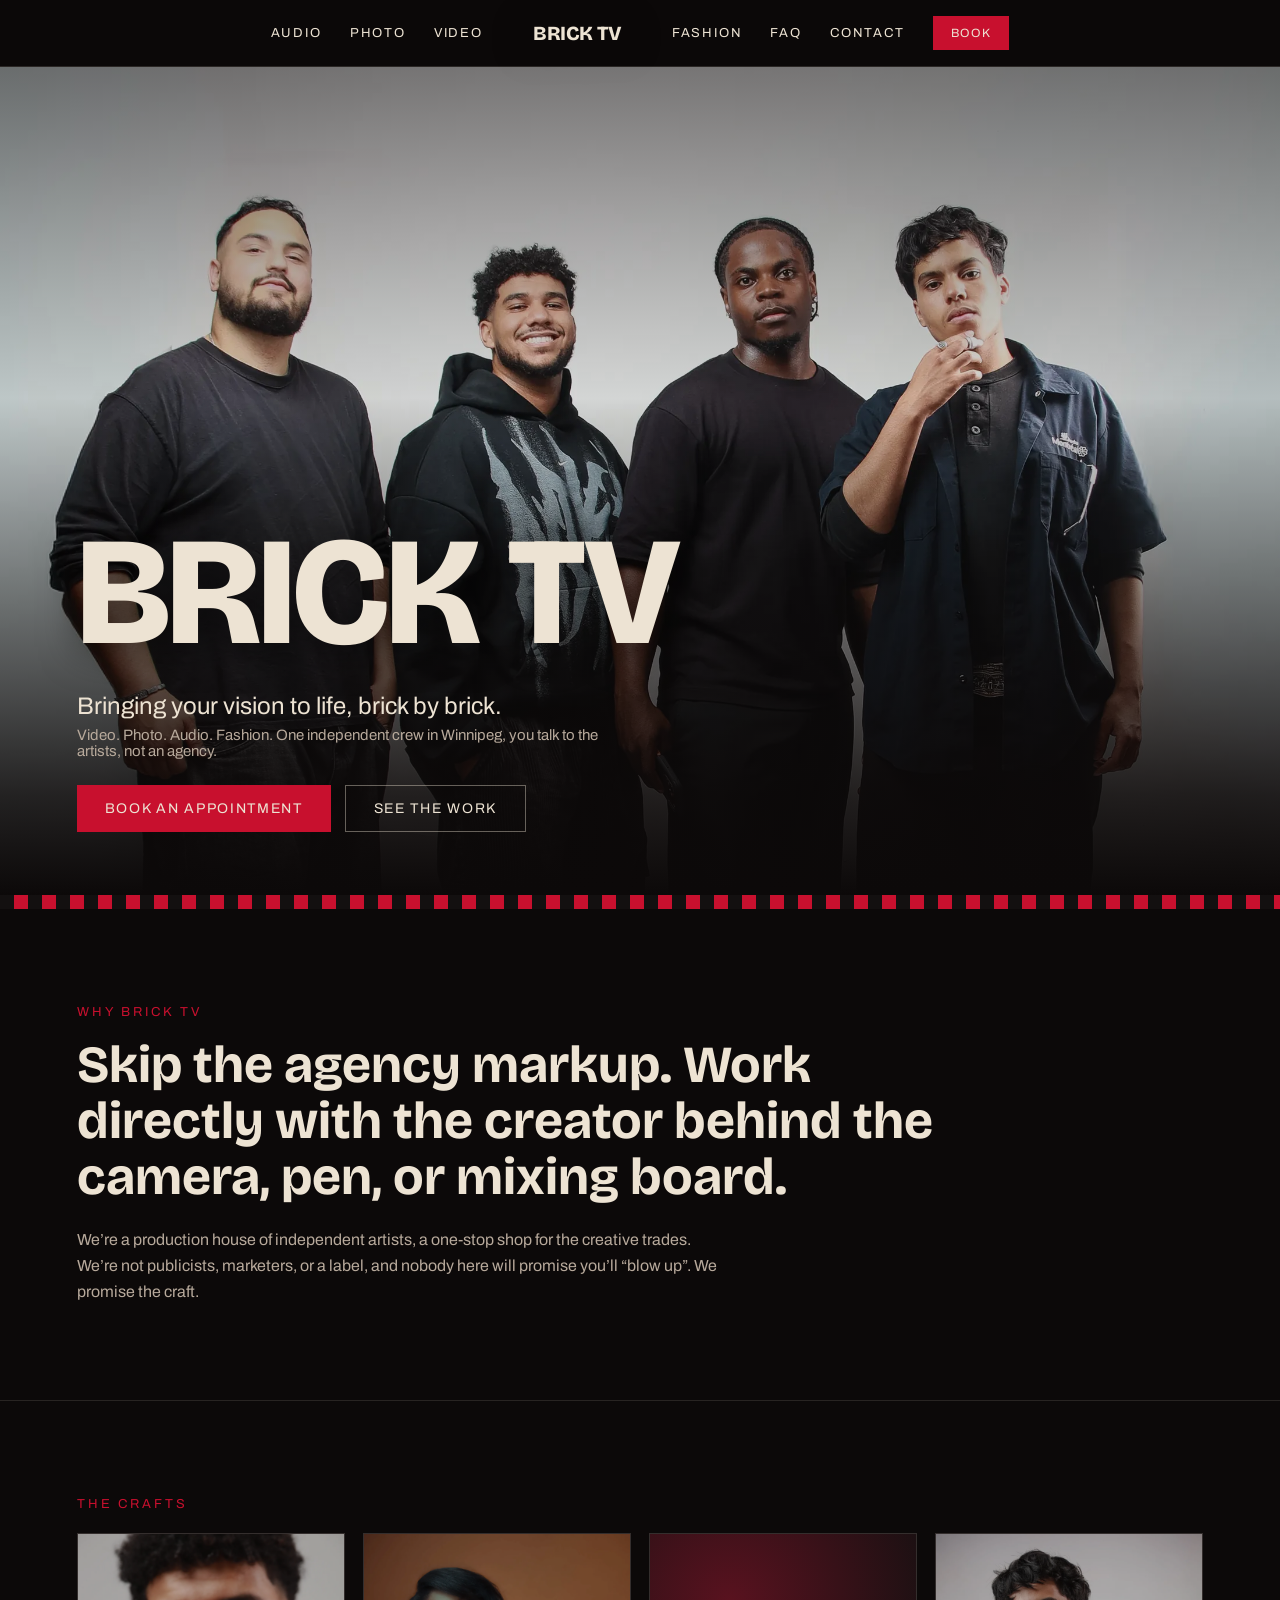
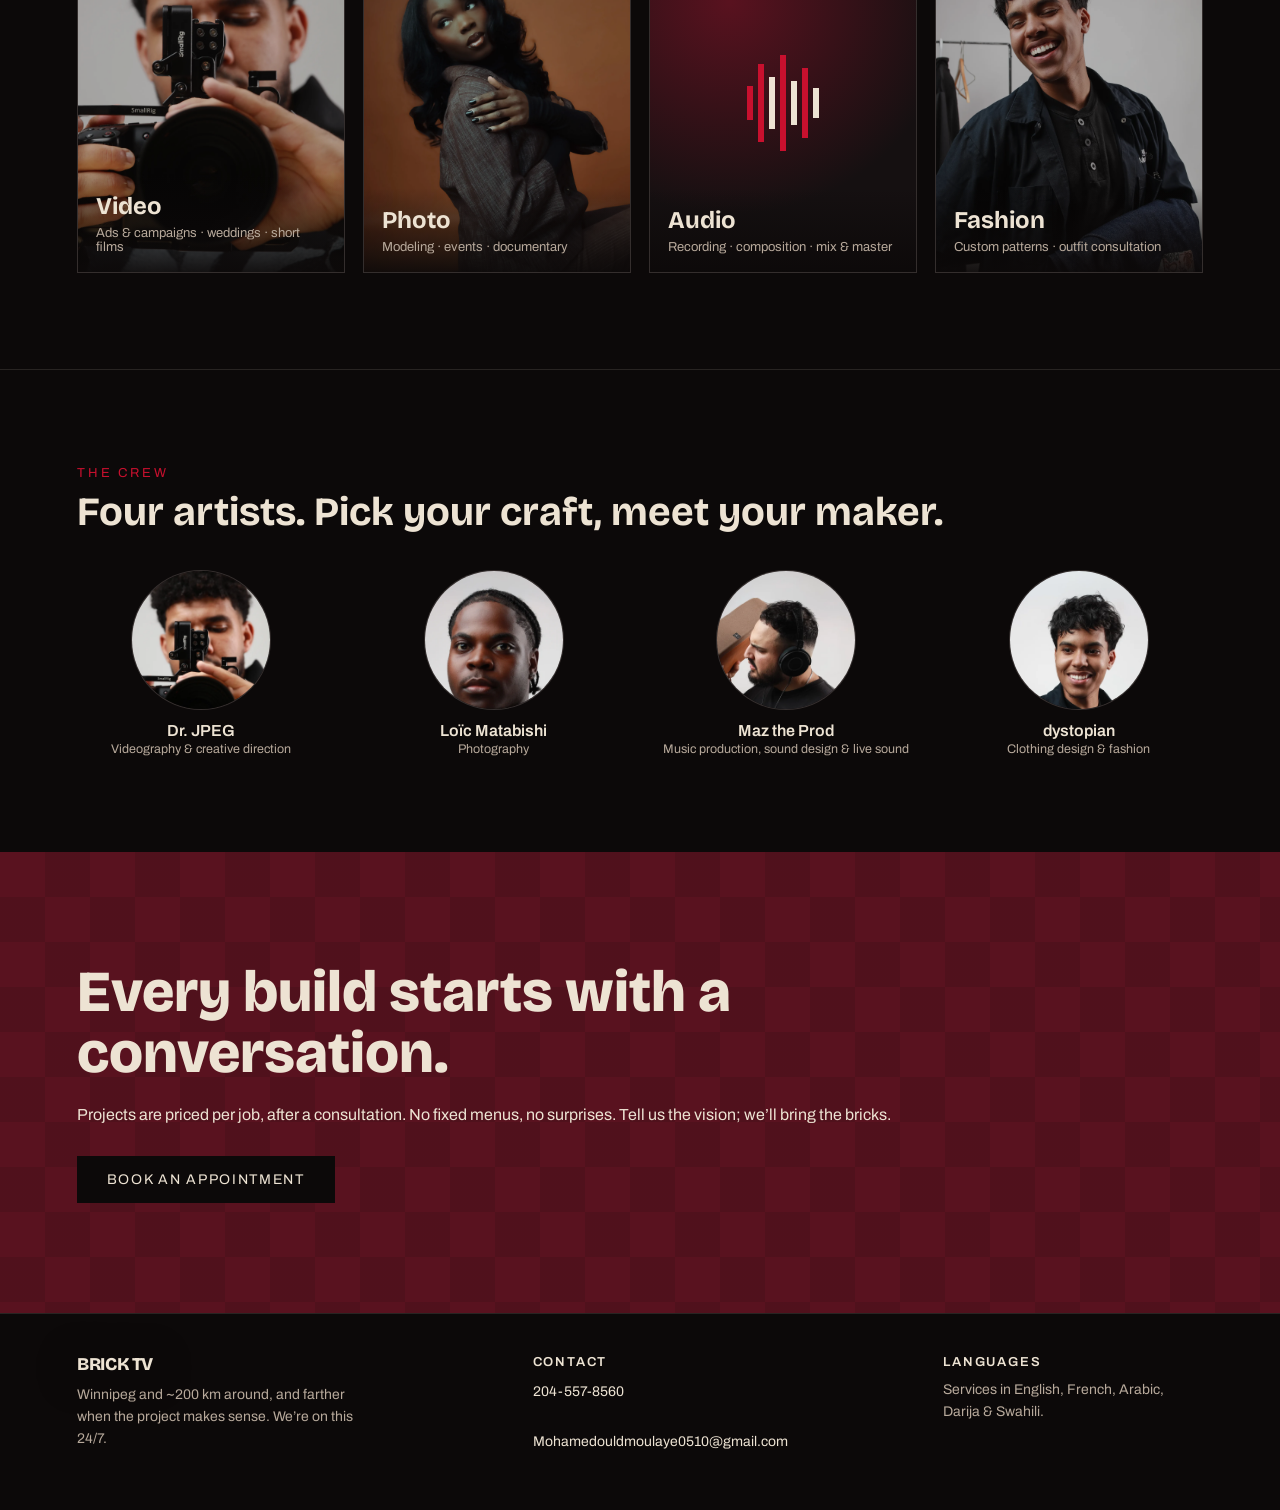
==== commit 0063c661: "Add the crew photography and Loic's portfolio The client sent five zips of originals: 40 images, 46." ====
--- a/index.html
+++ b/index.html
@@ -62,14 +62,14 @@
     <p class="eyebrow" style="margin-bottom:22px">The crafts</p>
     <div class="craft-grid">
       <a class="craft-card" href="video.html">
-        <div class="slot" style="position:absolute; inset:0; border:0; background:var(--ink-raised)"><span class="slot__mark"><svg viewBox="0 0 24 24" aria-hidden="true"><rect x="3" y="4" width="18" height="16"/><circle cx="8.5" cy="9.5" r="1.5"/><path d="m3 17 5-4 4 3 3-2 6 4"/></svg></span></div>
+        <img src="assets/uploads/full-drjpeg.webp" alt="" loading="lazy">
         <div class="craft-card__caption">
           <h3>Video</h3>
           <p>Ads &amp; campaigns &middot; weddings &middot; short films</p>
         </div>
       </a>
       <a class="craft-card" href="photo.html">
-        <div class="slot" style="position:absolute; inset:0; border:0; background:var(--ink-raised)"><span class="slot__mark"><svg viewBox="0 0 24 24" aria-hidden="true"><rect x="3" y="4" width="18" height="16"/><circle cx="8.5" cy="9.5" r="1.5"/><path d="m3 17 5-4 4 3 3-2 6 4"/></svg></span></div>
+        <img src="assets/uploads/loic-25.webp" alt="" loading="lazy">
         <div class="craft-card__caption">
           <h3>Photo</h3>
           <p>Modeling &middot; events &middot; documentary</p>
@@ -84,7 +84,7 @@
         </div>
       </a>
       <a class="craft-card" href="fashion.html">
-        <div class="slot" style="position:absolute; inset:0; border:0; background:var(--ink-raised)"><span class="slot__mark"><svg viewBox="0 0 24 24" aria-hidden="true"><rect x="3" y="4" width="18" height="16"/><circle cx="8.5" cy="9.5" r="1.5"/><path d="m3 17 5-4 4 3 3-2 6 4"/></svg></span></div>
+        <img src="assets/uploads/full-dystopian.webp" alt="" loading="lazy">
         <div class="craft-card__caption">
           <h3>Fashion</h3>
           <p>Custom patterns &middot; outfit consultation</p>
@@ -98,19 +98,19 @@
     <h2 class="h2-section">Four artists. Pick your craft, meet your maker.</h2>
     <div class="crew">
       <a class="crew__member" href="video.html">
-        <span class="headshot headshot--sm" aria-hidden="true">DJ</span>
+        <img class="headshot headshot--sm" src="assets/uploads/portrait-drjpeg.webp" alt="" width="140" height="140" loading="lazy">
         <span><strong>Dr. JPEG</strong><span class="role">Videography &amp; creative direction</span></span>
       </a>
       <a class="crew__member" href="photo.html">
-        <span class="headshot headshot--sm" aria-hidden="true">LM</span>
+        <img class="headshot headshot--sm" src="assets/uploads/portrait-loic.webp" alt="" width="140" height="140" loading="lazy">
         <span><strong>Lo&iuml;c Matabishi</strong><span class="role">Photography</span></span>
       </a>
       <a class="crew__member" href="audio.html">
-        <span class="headshot headshot--sm" aria-hidden="true">MZ</span>
+        <img class="headshot headshot--sm" src="assets/uploads/portrait-maz.webp" alt="" width="140" height="140" loading="lazy">
         <span><strong>Maz the Prod</strong><span class="role">Music production, sound design &amp; live sound</span></span>
       </a>
       <a class="crew__member" href="fashion.html">
-        <span class="headshot headshot--sm" aria-hidden="true">DY</span>
+        <img class="headshot headshot--sm" src="assets/uploads/portrait-dystopian.webp" alt="" width="140" height="140" loading="lazy">
         <span><strong>dystopian</strong><span class="role">Clothing design &amp; fashion</span></span>
       </a>
     </div>
--- a/assets/css/site.css
+++ b/assets/css/site.css
@@ -323,14 +323,18 @@
 /* ==========================================================================
    Crew row (Home)
    ========================================================================== */
+/* Four columns that line up with the craft cards above. As a flex row the
+   four members stopped around 40% of the width while the grid above spanned
+   the full width, which read as a broken row rather than a deliberate one. */
 .crew {
-  display: flex; gap: clamp(18px,3.5vw,44px);
-  flex-wrap: wrap; justify-content: flex-start;
+  display: grid;
+  grid-template-columns: repeat(auto-fit, minmax(160px, 1fr));
+  gap: clamp(18px,3.5vw,44px);
   width: 100%; height: auto;
 }
 .crew__member {
   display: flex; flex-direction: column; align-items: center;
-  gap: 12px; width: 150px; text-align: center;
+  gap: 12px; text-align: center; min-width: 0;
 }
 .crew__member strong { display: block; font-size: 16px; }
 .crew__member .role { font-size: 12.5px; color: var(--bone-muted); }
@@ -906,3 +910,10 @@
    removes this class and restores the full-height cinematic hero. */
 .hero--bare { min-height: min(68vh, 600px); }
 .hero--bare .hero__content { padding-top: clamp(64px, 12vh, 130px); }
+
+/* The feature image is a portrait frame, so at full content width it renders
+   1280x1600 and swallows the page. Cap it and centre it instead. */
+.feature .grid { max-width: 520px; margin: 0 auto; }
+.feature .shot { aspect-ratio: auto; }
+.feature .shot img { width: 100%; height: auto; max-height: 74vh; object-fit: contain; }
+.feature .slot { max-width: 520px; margin: 0 auto; }
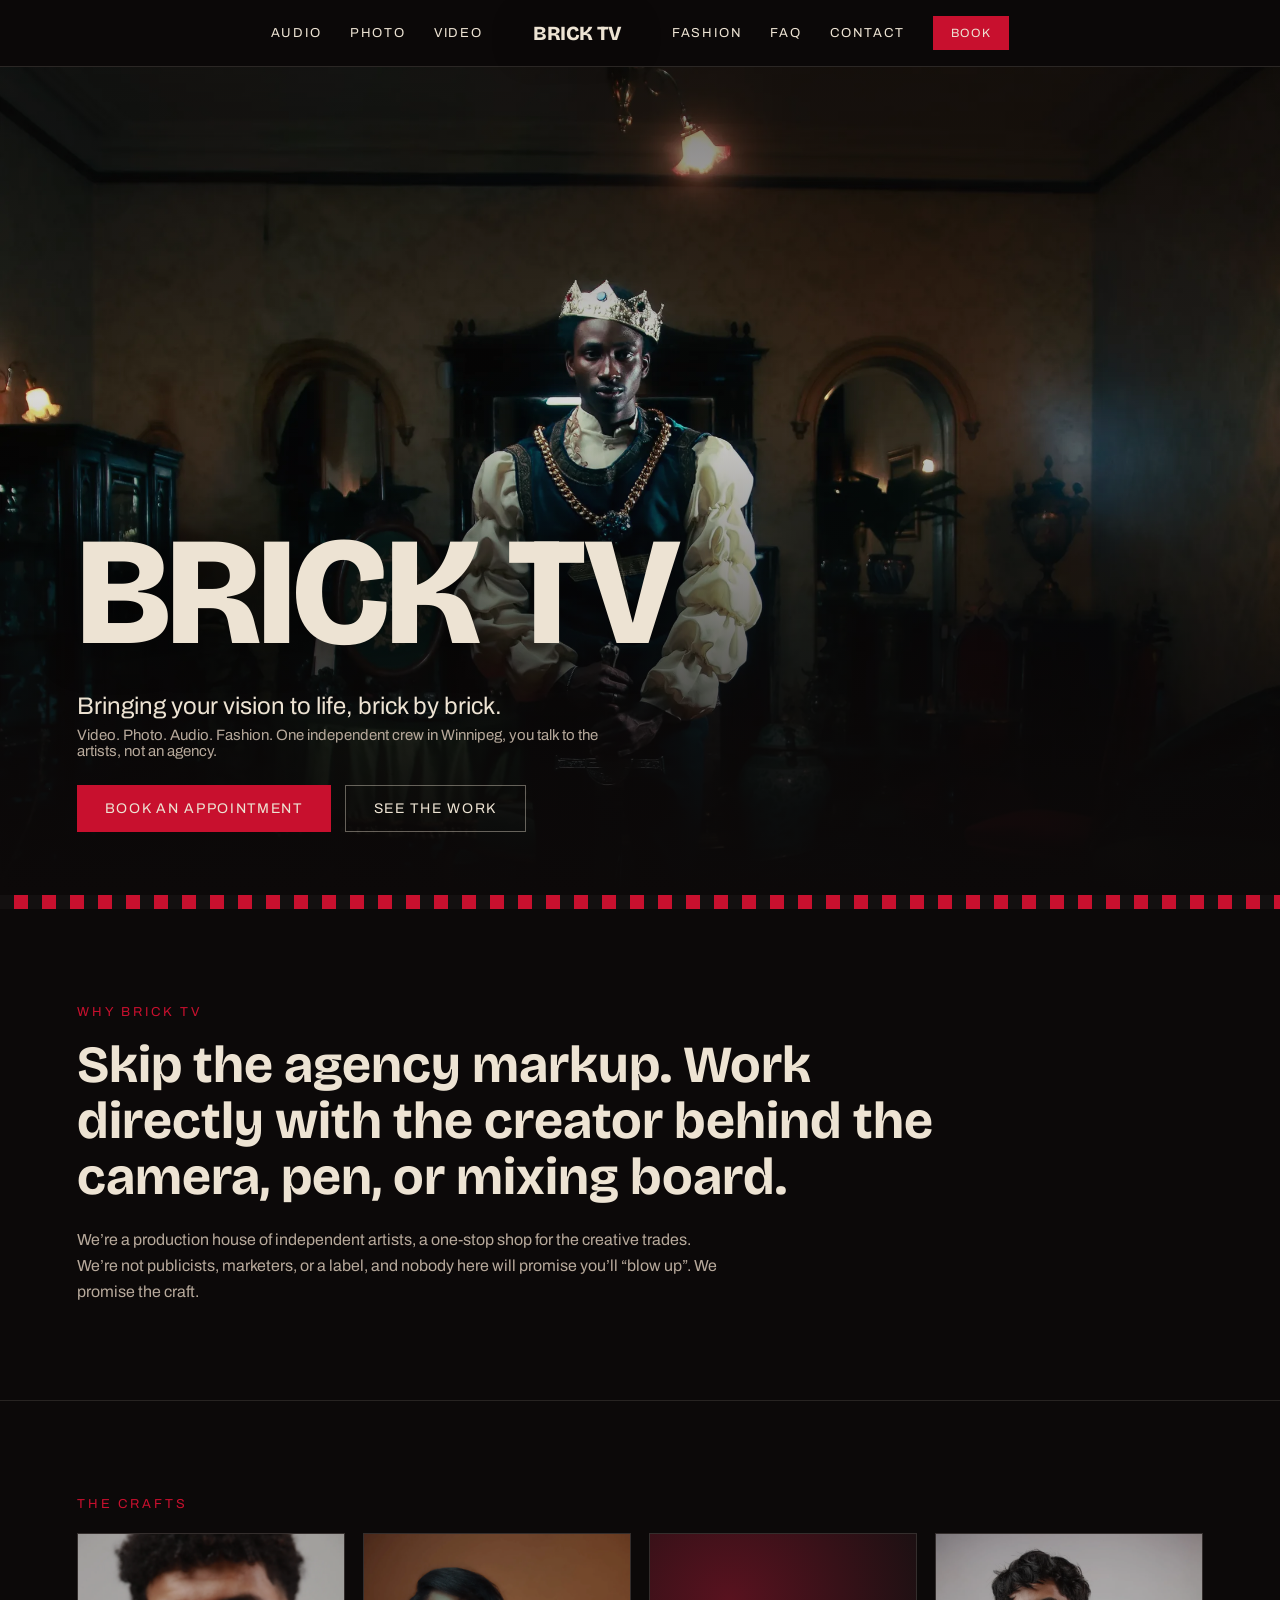
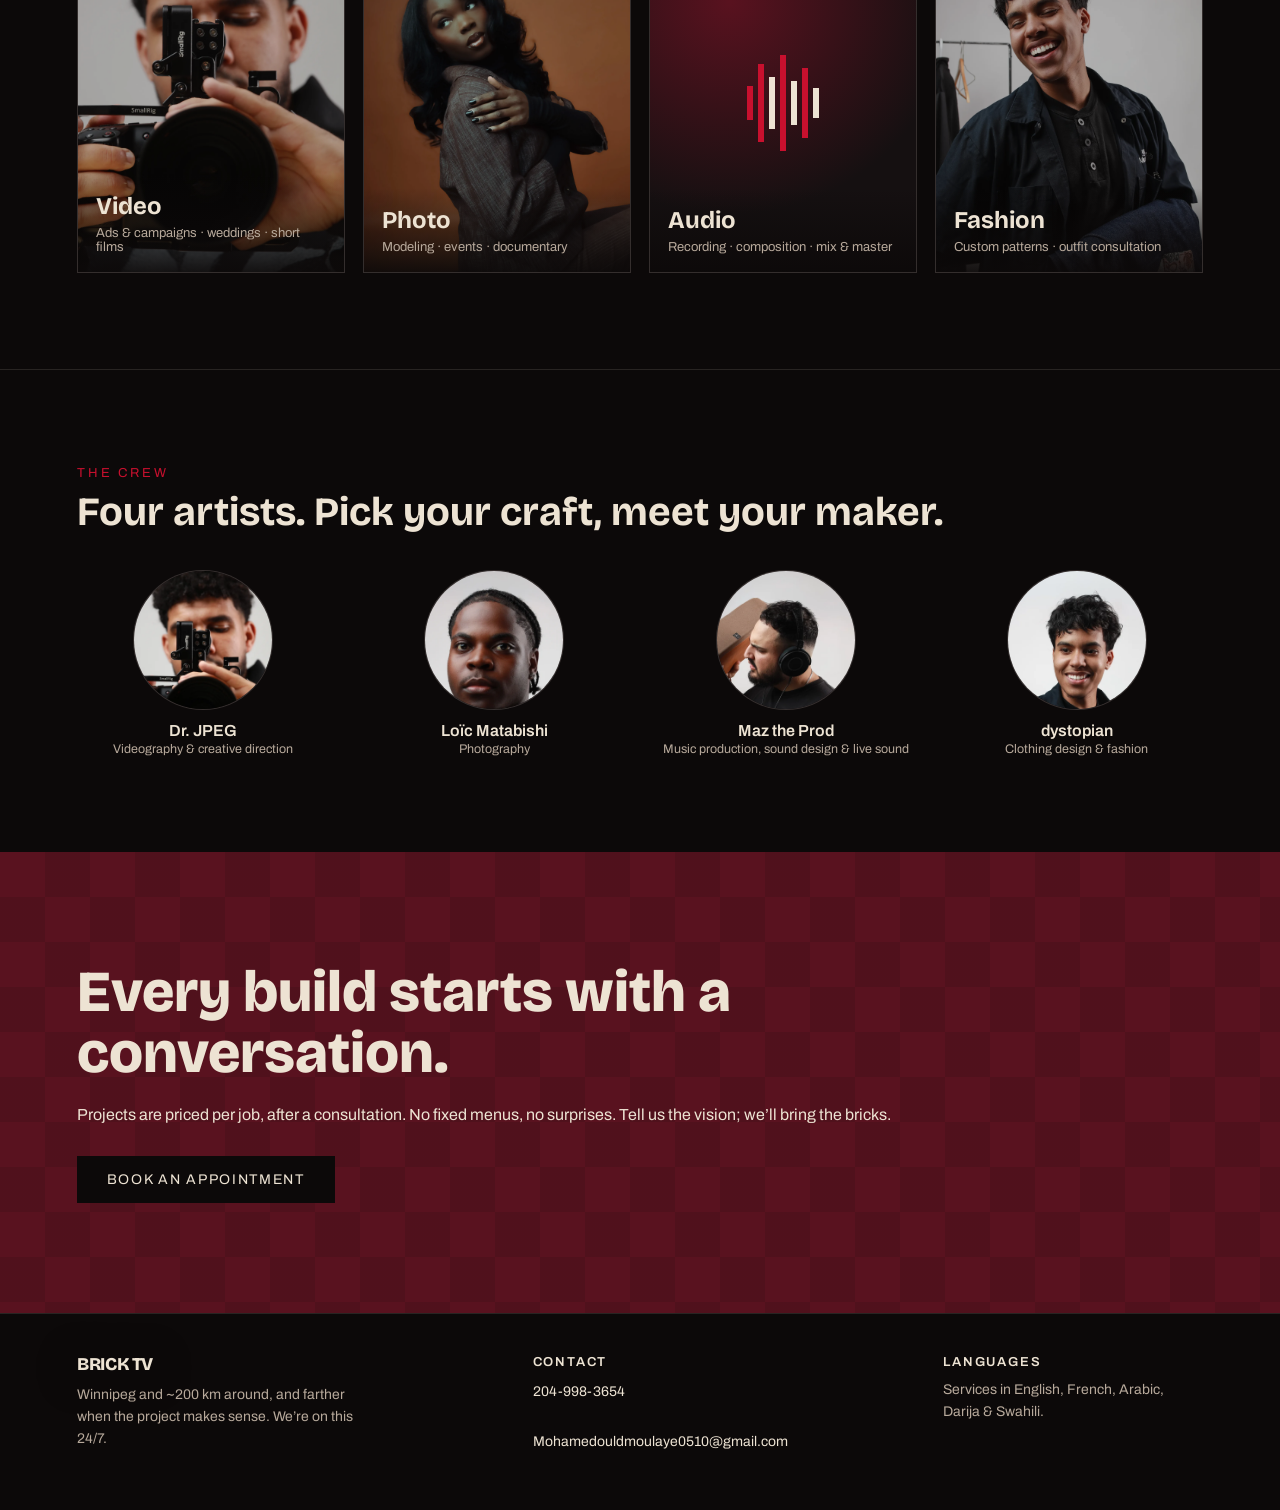
==== commit 1e7c0e41: "Add the eyecandy hero, fix crew spacing, update contact number The hero now runs the nine eyecandy f" ====
--- a/index.html
+++ b/index.html
@@ -134,7 +134,7 @@
     </div>
     <div class="footer__col">
       <strong class="footer__label">Contact</strong>
-      <p><a href="tel:2045578560">204-557-8560</a><br><br><a href="mailto:Mohamedouldmoulaye0510@gmail.com">Mohamedouldmoulaye0510@gmail.com</a></p>
+      <p><a href="tel:2049983654">204-998-3654</a><br><br><a href="mailto:Mohamedouldmoulaye0510@gmail.com">Mohamedouldmoulaye0510@gmail.com</a></p>
     </div>
     <div class="footer__col footer__col--languages">
       <strong class="footer__label">Languages</strong>
--- a/assets/css/site.css
+++ b/assets/css/site.css
@@ -215,18 +215,14 @@
   width: 100%; height: 100%;
   object-fit: cover; object-position: 50% 30%;
 }
-.hero__frames img:nth-child(1) {
-  opacity: 1;
-  animation: heroCycleFirst 21s infinite 0s, kenburns 21s linear infinite 0s;
-}
-.hero__frames img:nth-child(2) {
+/* Any number of frames, cross-faded by gallery.js. The old nth-child rules
+   hard-coded exactly three; the client now supplies nine. */
+.hero__frames img {
   opacity: 0;
-  animation: heroCycle 21s infinite 7s, kenburns 21s linear infinite 7s;
-}
-.hero__frames img:nth-child(3) {
-  opacity: 0; object-position: 50% 20%;
-  animation: heroCycle 21s infinite 14s, kenburns 21s linear infinite 14s;
-}
+  transition: opacity 1.6s ease;
+  animation: kenburns 28s linear infinite alternate;
+}
+.hero__frames img.is-active { opacity: 1; }
 /* Paused by IntersectionObserver when the hero scrolls out of view. */
 .hero--paused .hero__frames img { animation-play-state: paused; }
 
@@ -253,8 +249,6 @@
 }
 .hero__actions { display: flex; gap: 14px; margin-top: 26px; flex-wrap: wrap; }
 
-@keyframes heroCycle      { 0%{opacity:0} 6%{opacity:1} 33%{opacity:1} 40%{opacity:0} 100%{opacity:0} }
-@keyframes heroCycleFirst { 0%{opacity:1} 33%{opacity:1} 40%{opacity:0} 94%{opacity:0} 100%{opacity:1} }
 @keyframes kenburns       { 0%{transform:scale(1.02) translateY(0)} 100%{transform:scale(1.14) translateY(-2%)} }
 @keyframes drift          { 0%{background-position:0 0} 100%{background-position:112px 0} }
 
@@ -328,10 +322,14 @@
    the full width, which read as a broken row rather than a deliberate one. */
 .crew {
   display: grid;
-  grid-template-columns: repeat(auto-fit, minmax(160px, 1fr));
-  gap: clamp(18px,3.5vw,44px);
+  /* Exactly four columns, not auto-fit: auto-fit sized tracks to the minimum
+     and packed the four members to the left, leaving the right half blank. */
+  grid-template-columns: repeat(4, minmax(0, 1fr));
+  gap: clamp(20px,3vw,48px);
   width: 100%; height: auto;
 }
+@media (max-width: 900px) { .crew { grid-template-columns: repeat(2, minmax(0,1fr)); } }
+@media (max-width: 430px) { .crew { grid-template-columns: minmax(0,1fr); } }
 .crew__member {
   display: flex; flex-direction: column; align-items: center;
   gap: 12px; text-align: center; min-width: 0;
@@ -713,10 +711,8 @@
 @media (prefers-reduced-motion: reduce) {
   html { scroll-behavior: auto; }
   .checkerboard { animation: none; }
-  .hero__frames img { animation: none; }
-  .hero__frames img:nth-child(1) { opacity: 1; }
-  .hero__frames img:nth-child(2),
-  .hero__frames img:nth-child(3) { opacity: 0; }
+  .hero__frames img { animation: none; transition: none; }
+  .hero__frames img.is-active { opacity: 1; }
   .craft-card img { transition: none; }
   * { animation-duration: .001ms !important; animation-iteration-count: 1 !important; }
 }
@@ -792,6 +788,7 @@
 .grid--video { grid-template-columns: repeat(auto-fit, minmax(300px,1fr)); }
 .grid--photo { grid-template-columns: repeat(auto-fit, minmax(260px,1fr)); gap: 14px; }
 .grid--audio { grid-template-columns: repeat(auto-fit, minmax(280px,1fr)); gap: 12px; }
+.grid--fashion { grid-template-columns: repeat(auto-fit, minmax(260px,1fr)); gap: 14px; }
 
 /* ==========================================================================
    Slot - the empty state of a CMS-populated grid.
@@ -889,12 +886,7 @@
   gap: clamp(24px,4vw,48px); align-items: start;
 }
 
-/* A lone hero frame has nothing to cross-fade with, so hold it steady and
-   keep only the Ken Burns drift. */
-.hero__frames--single img:nth-child(1) {
-  opacity: 1;
-  animation: kenburns 21s linear infinite 0s;
-}
+
 
 /* The contact email is a single 31-character token. Below ~360px it cannot fit
    beside the 38px icon tile, so let it break rather than push the page wide. */
@@ -913,7 +905,12 @@
 
 /* The feature image is a portrait frame, so at full content width it renders
    1280x1600 and swallows the page. Cap it and centre it instead. */
-.feature .grid { max-width: 520px; margin: 0 auto; }
-.feature .shot { aspect-ratio: auto; }
-.feature .shot img { width: 100%; height: auto; max-height: 74vh; object-fit: contain; }
-.feature .slot { max-width: 520px; margin: 0 auto; }
+/* Cap the feature by HEIGHT, not width, so a portrait stays a sensible column
+   while a landscape still (Dr. JPEG's) is allowed to run wide.
+   Flex, not grid: as a grid item `width:max-content` sized the column to the
+   image's natural 1800px and `max-width:100%` then resolved against that, so
+   the page overflowed. In a flex row the item shrinks to the container. */
+.feature .grid { display: flex; justify-content: center; }
+.feature .shot { aspect-ratio: auto; min-width: 0; max-width: 100%; }
+.feature .shot img { width: auto; max-width: 100%; height: auto; max-height: 74vh; }
+.feature .slot { max-width: 520px; margin: 0 auto; width: 100%; }
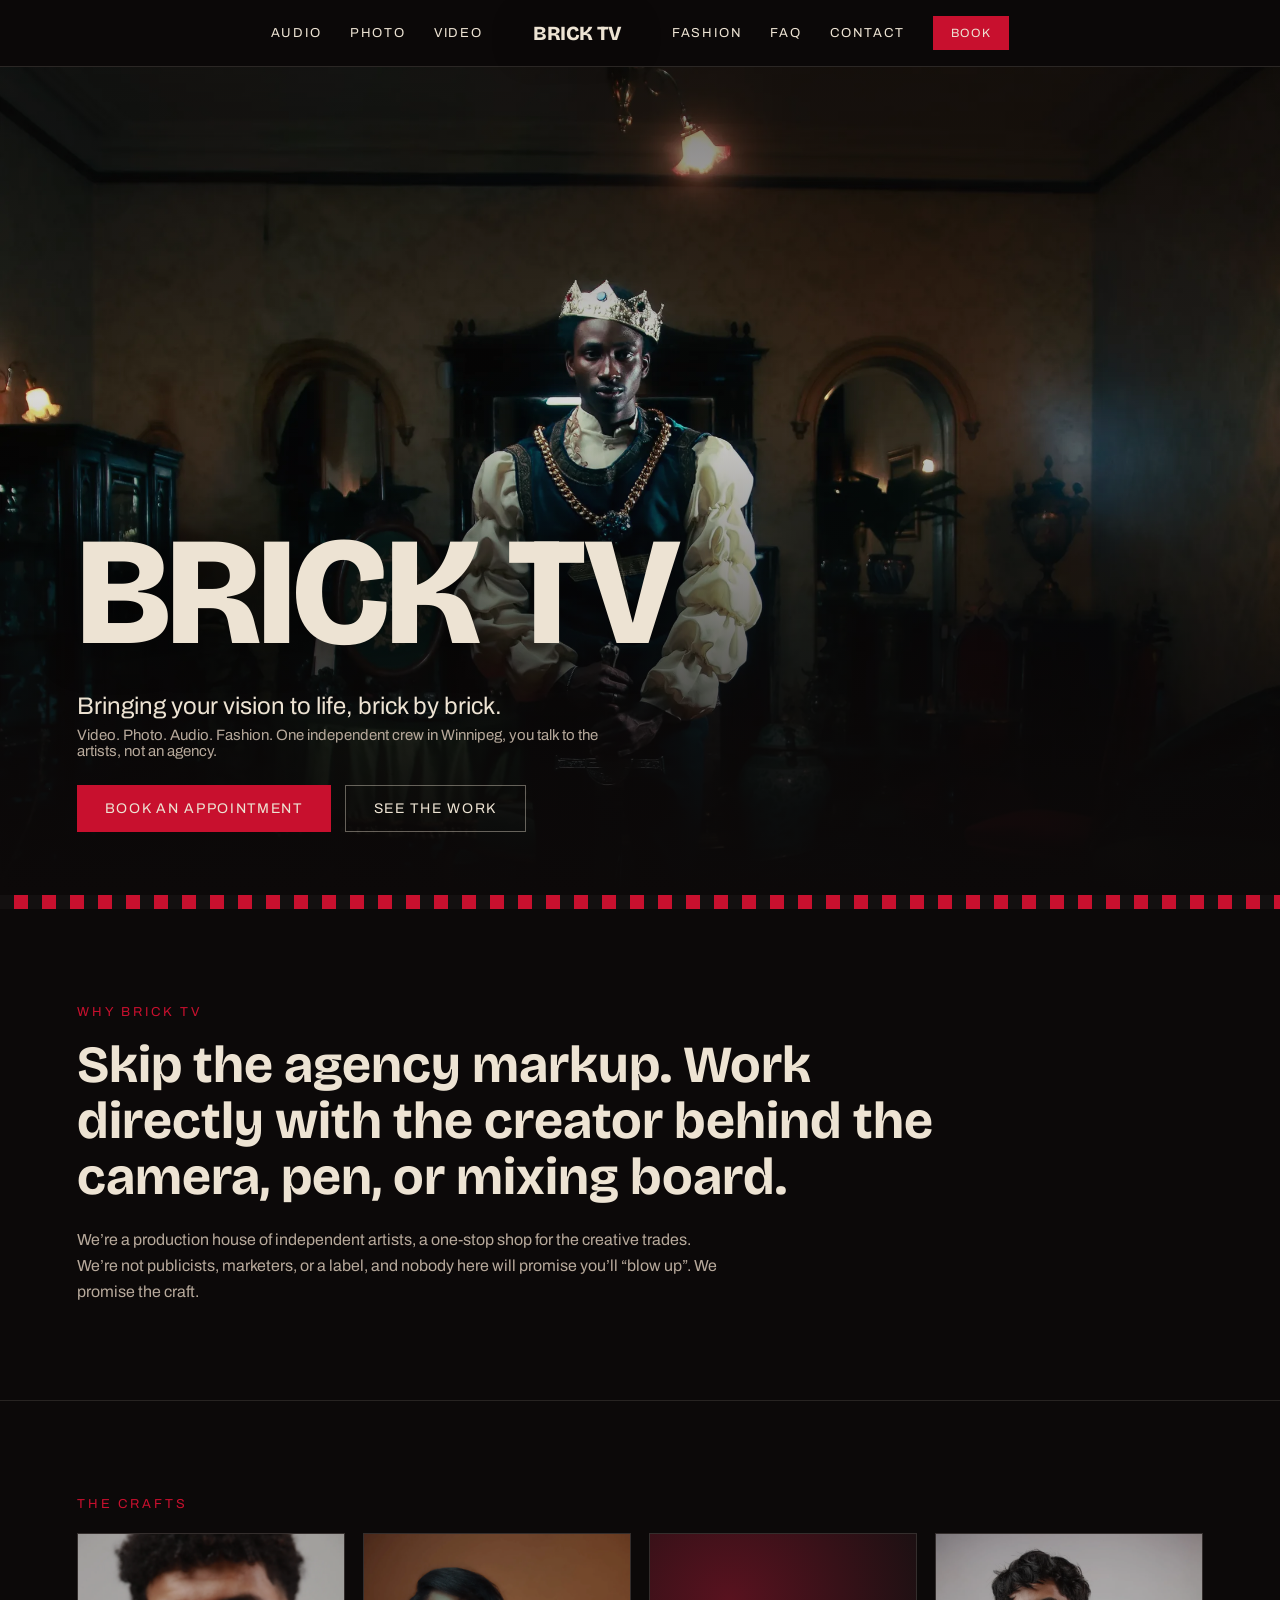
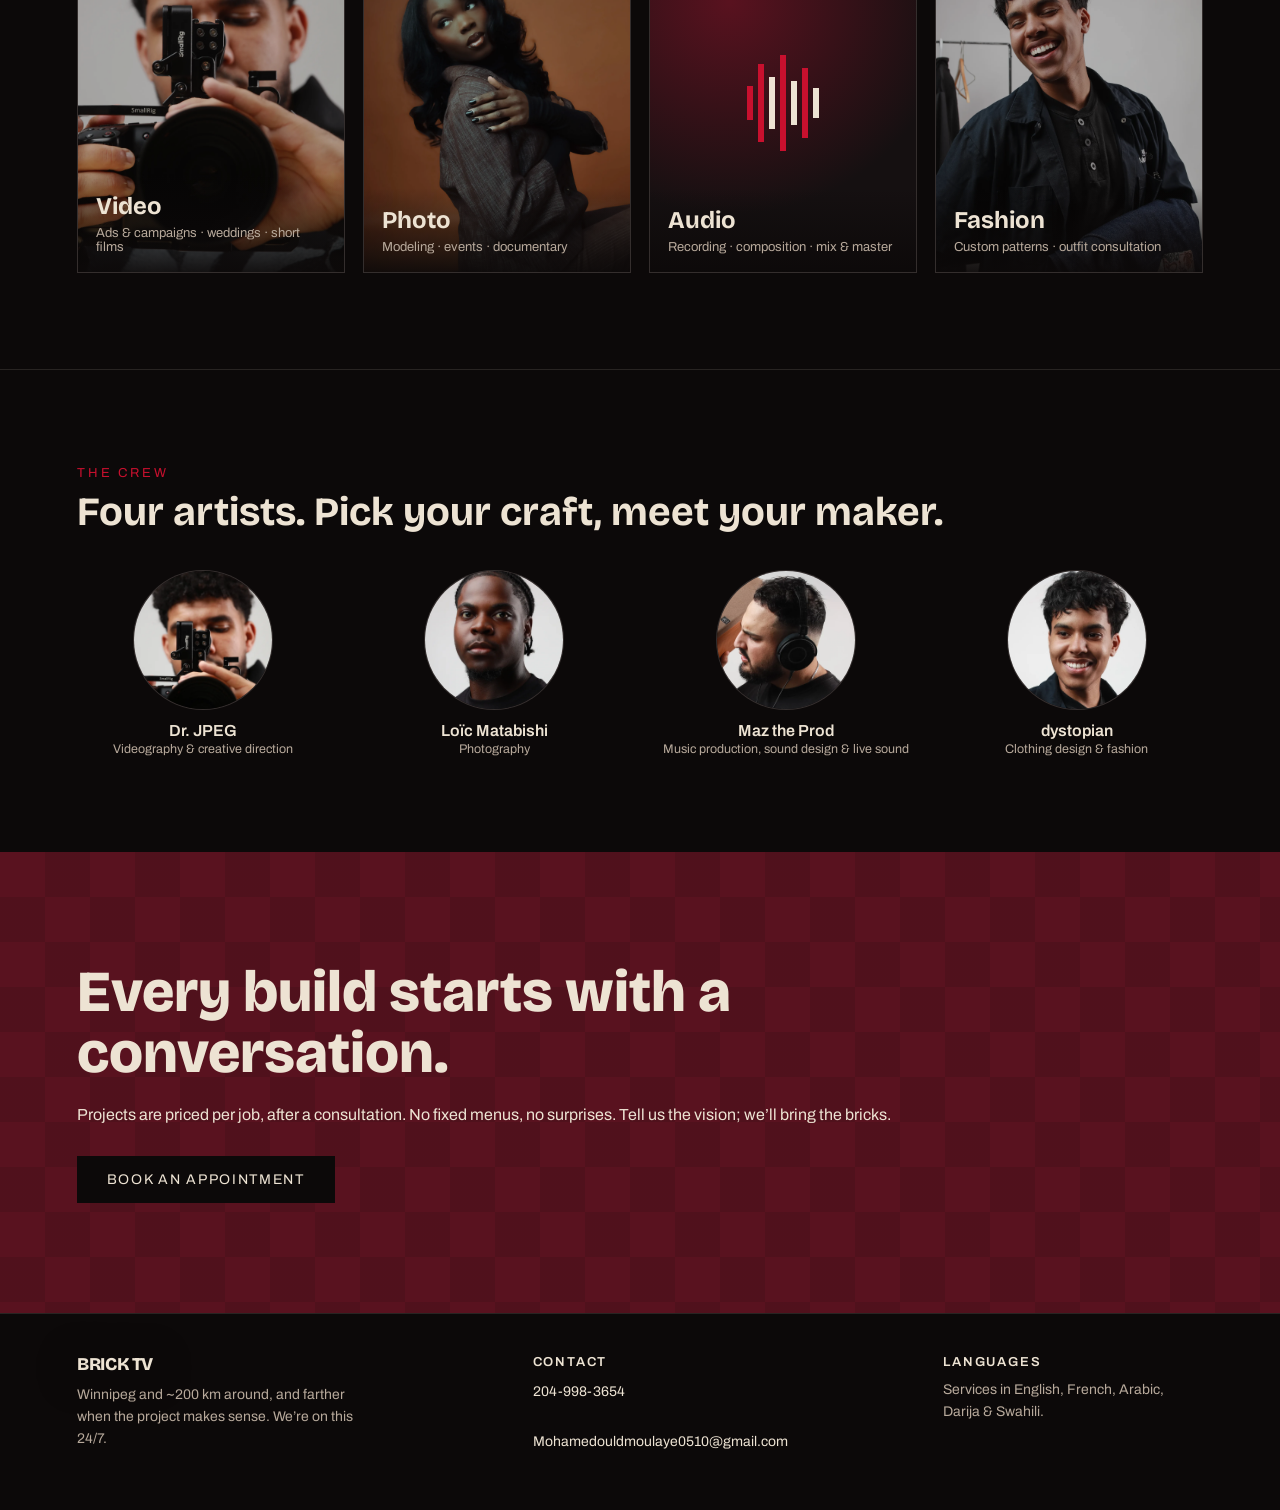
==== commit b658a741: "Stop serving the CMS media folder as immutable assets/uploads/ carried Cache-Control: immutable, max" ====
--- a/index.html
+++ b/index.html
@@ -102,15 +102,15 @@
         <span><strong>Dr. JPEG</strong><span class="role">Videography &amp; creative direction</span></span>
       </a>
       <a class="crew__member" href="photo.html">
-        <img class="headshot headshot--sm" src="assets/uploads/portrait-loic.webp" alt="" width="140" height="140" loading="lazy">
+        <img class="headshot headshot--sm" src="assets/uploads/portrait-loic-v2.webp" alt="" width="140" height="140" loading="lazy">
         <span><strong>Lo&iuml;c Matabishi</strong><span class="role">Photography</span></span>
       </a>
       <a class="crew__member" href="audio.html">
-        <img class="headshot headshot--sm" src="assets/uploads/portrait-maz.webp" alt="" width="140" height="140" loading="lazy">
+        <img class="headshot headshot--sm" src="assets/uploads/portrait-maz-v2.webp" alt="" width="140" height="140" loading="lazy">
         <span><strong>Maz the Prod</strong><span class="role">Music production, sound design &amp; live sound</span></span>
       </a>
       <a class="crew__member" href="fashion.html">
-        <img class="headshot headshot--sm" src="assets/uploads/portrait-dystopian.webp" alt="" width="140" height="140" loading="lazy">
+        <img class="headshot headshot--sm" src="assets/uploads/portrait-dystopian-v2.webp" alt="" width="140" height="140" loading="lazy">
         <span><strong>dystopian</strong><span class="role">Clothing design &amp; fashion</span></span>
       </a>
     </div>
--- a/assets/css/site.css
+++ b/assets/css/site.css
@@ -905,12 +905,12 @@
 
 /* The feature image is a portrait frame, so at full content width it renders
    1280x1600 and swallows the page. Cap it and centre it instead. */
-/* Cap the feature by HEIGHT, not width, so a portrait stays a sensible column
-   while a landscape still (Dr. JPEG's) is allowed to run wide.
-   Flex, not grid: as a grid item `width:max-content` sized the column to the
-   image's natural 1800px and `max-width:100%` then resolved against that, so
-   the page overflowed. In a flex row the item shrinks to the container. */
-.feature .grid { display: flex; justify-content: center; }
-.feature .shot { aspect-ratio: auto; min-width: 0; max-width: 100%; }
-.feature .shot img { width: auto; max-width: 100%; height: auto; max-height: 74vh; }
+/* The feature runs the full content width - the client wants it big. A portrait
+   holds 4:5, a landscape holds 16:9 so it stays wide instead of towering.
+   gallery.js tags the landscape case from the image's own dimensions, so a
+   replacement uploaded through the CMS sizes itself with no code change. */
+.feature .grid { display: block; }
+.feature .shot { aspect-ratio: 4/5; width: 100%; max-width: 100%; margin: 0; }
+.feature .shot img { width: 100%; height: 100%; object-fit: cover; }
+.feature .shot.is-landscape { aspect-ratio: 16/9; }
 .feature .slot { max-width: 520px; margin: 0 auto; width: 100%; }
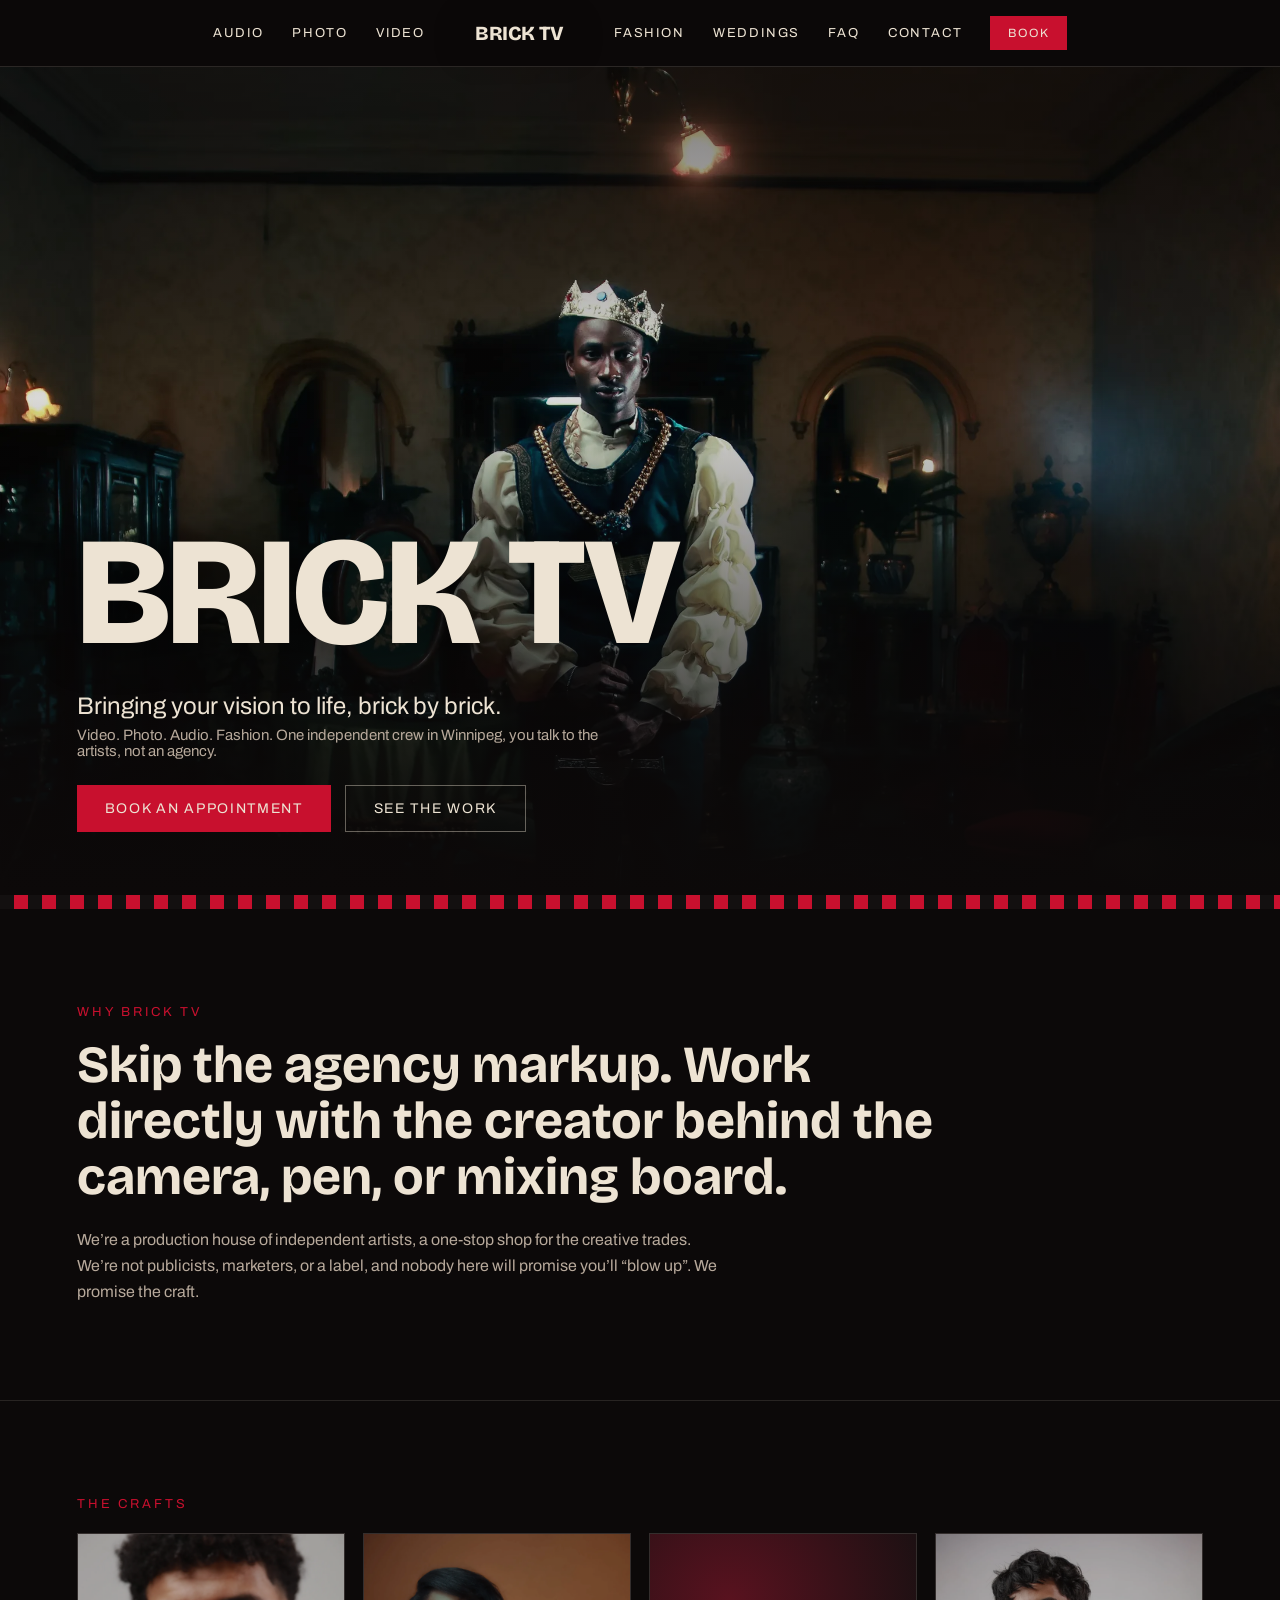
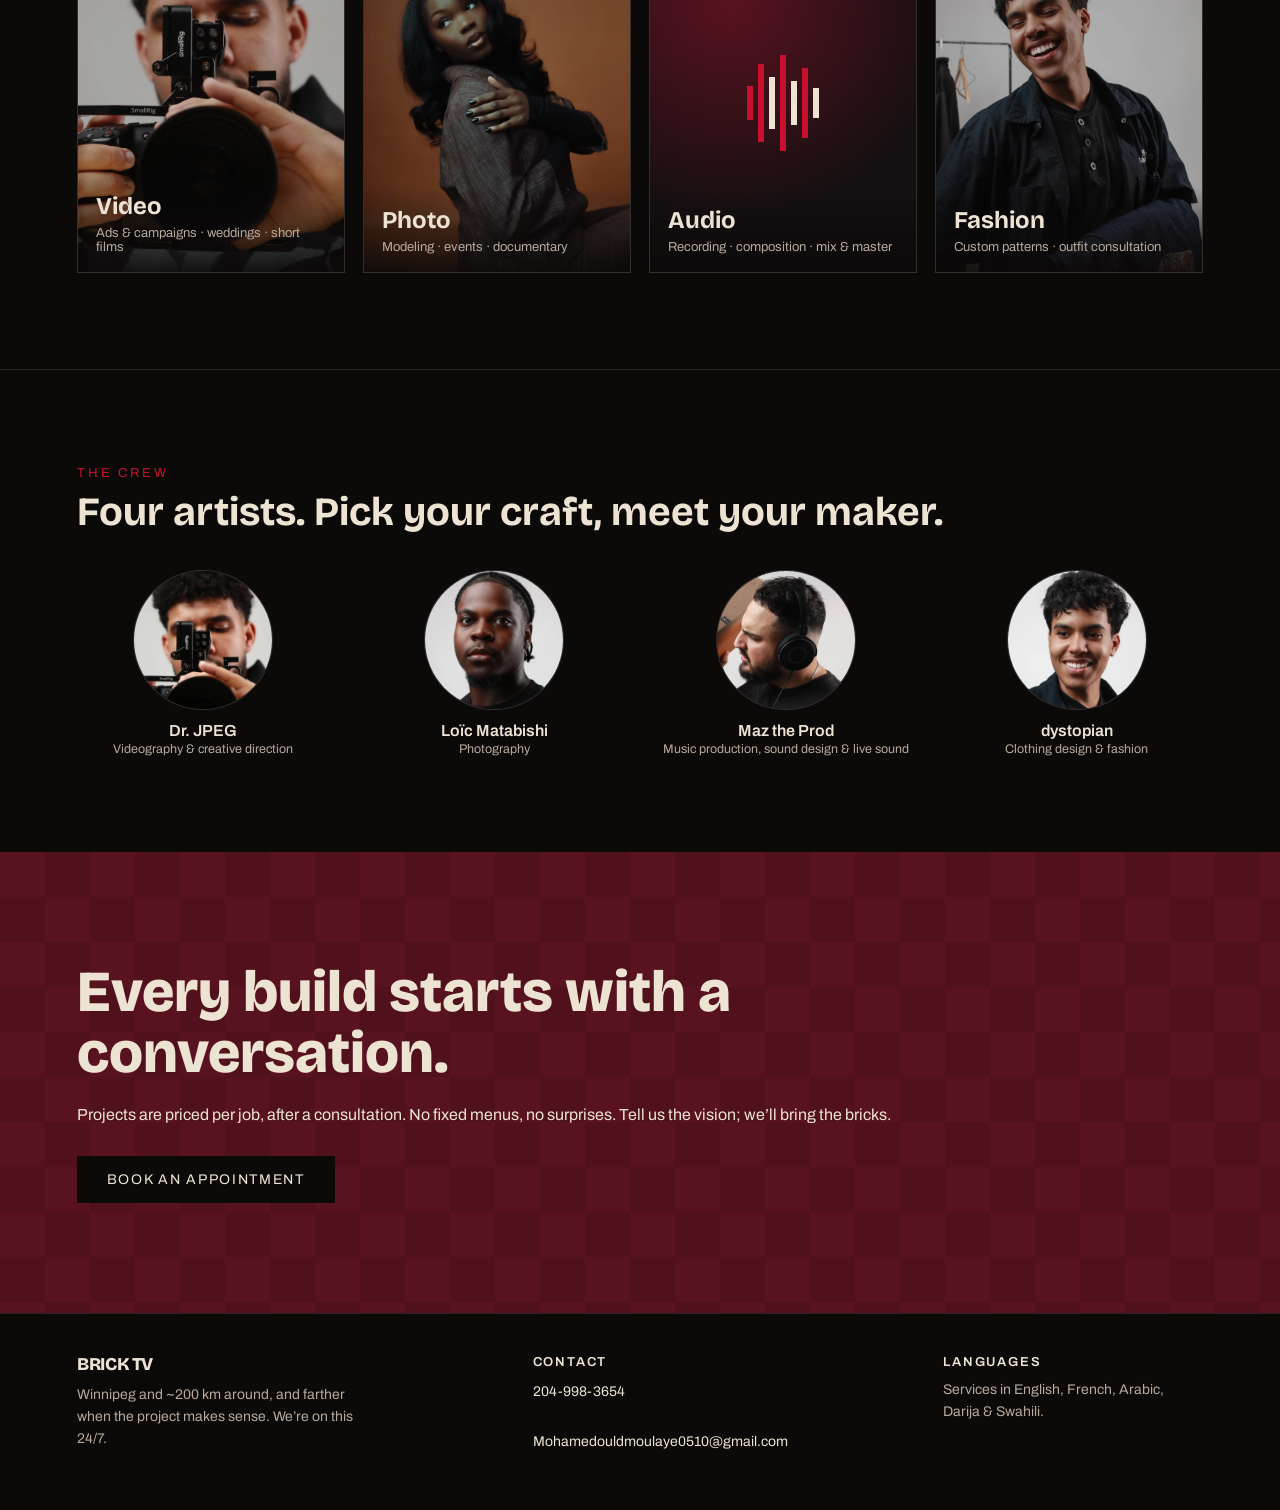
==== commit 2c429040: "Build the Wedding Packages page and wire it to the CMS The client picked Concept A, the editorial on" ====
--- a/index.html
+++ b/index.html
@@ -28,6 +28,7 @@
       <a href="photo.html">Photo</a>
       <a href="video.html">Video</a>
       <a href="fashion.html">Fashion</a>
+      <a href="wedding.html">Weddings</a>
       <a href="faq.html">FAQ</a>
       <a href="contact.html">Contact</a>
     </div>
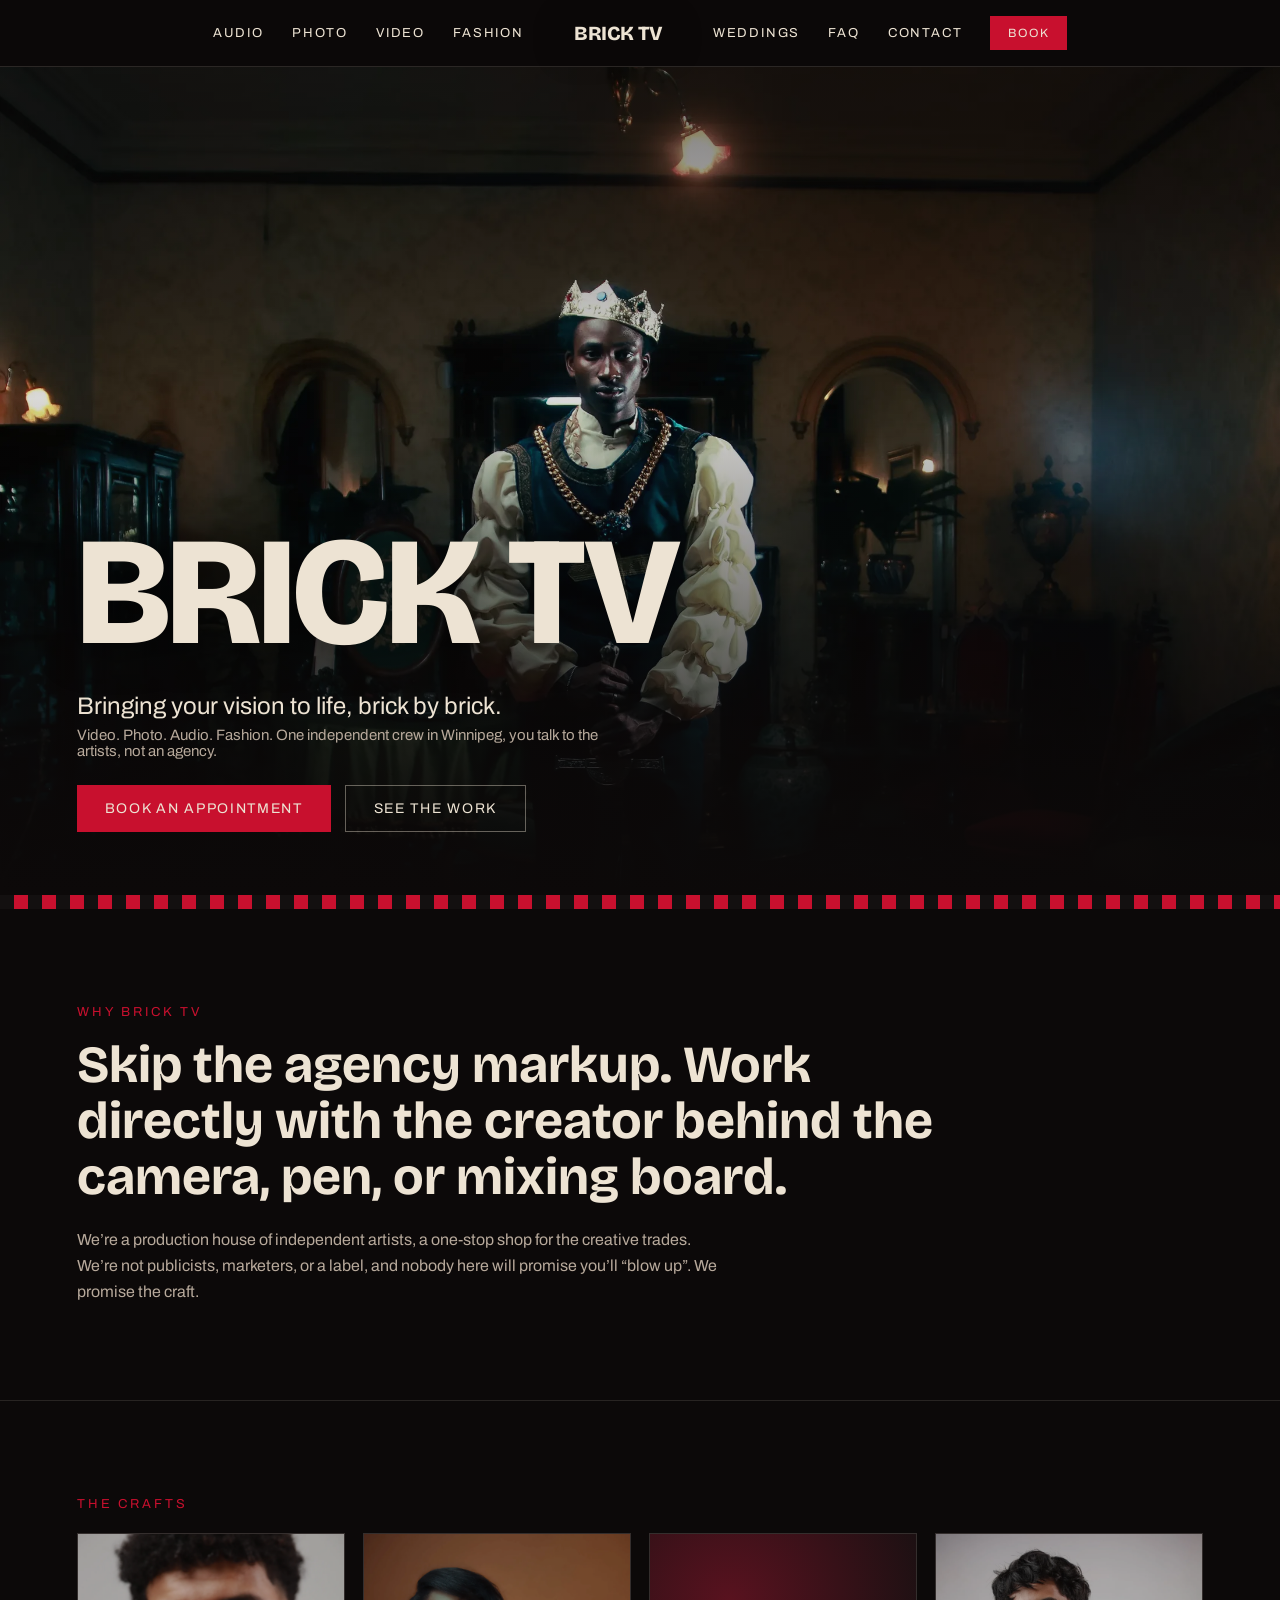
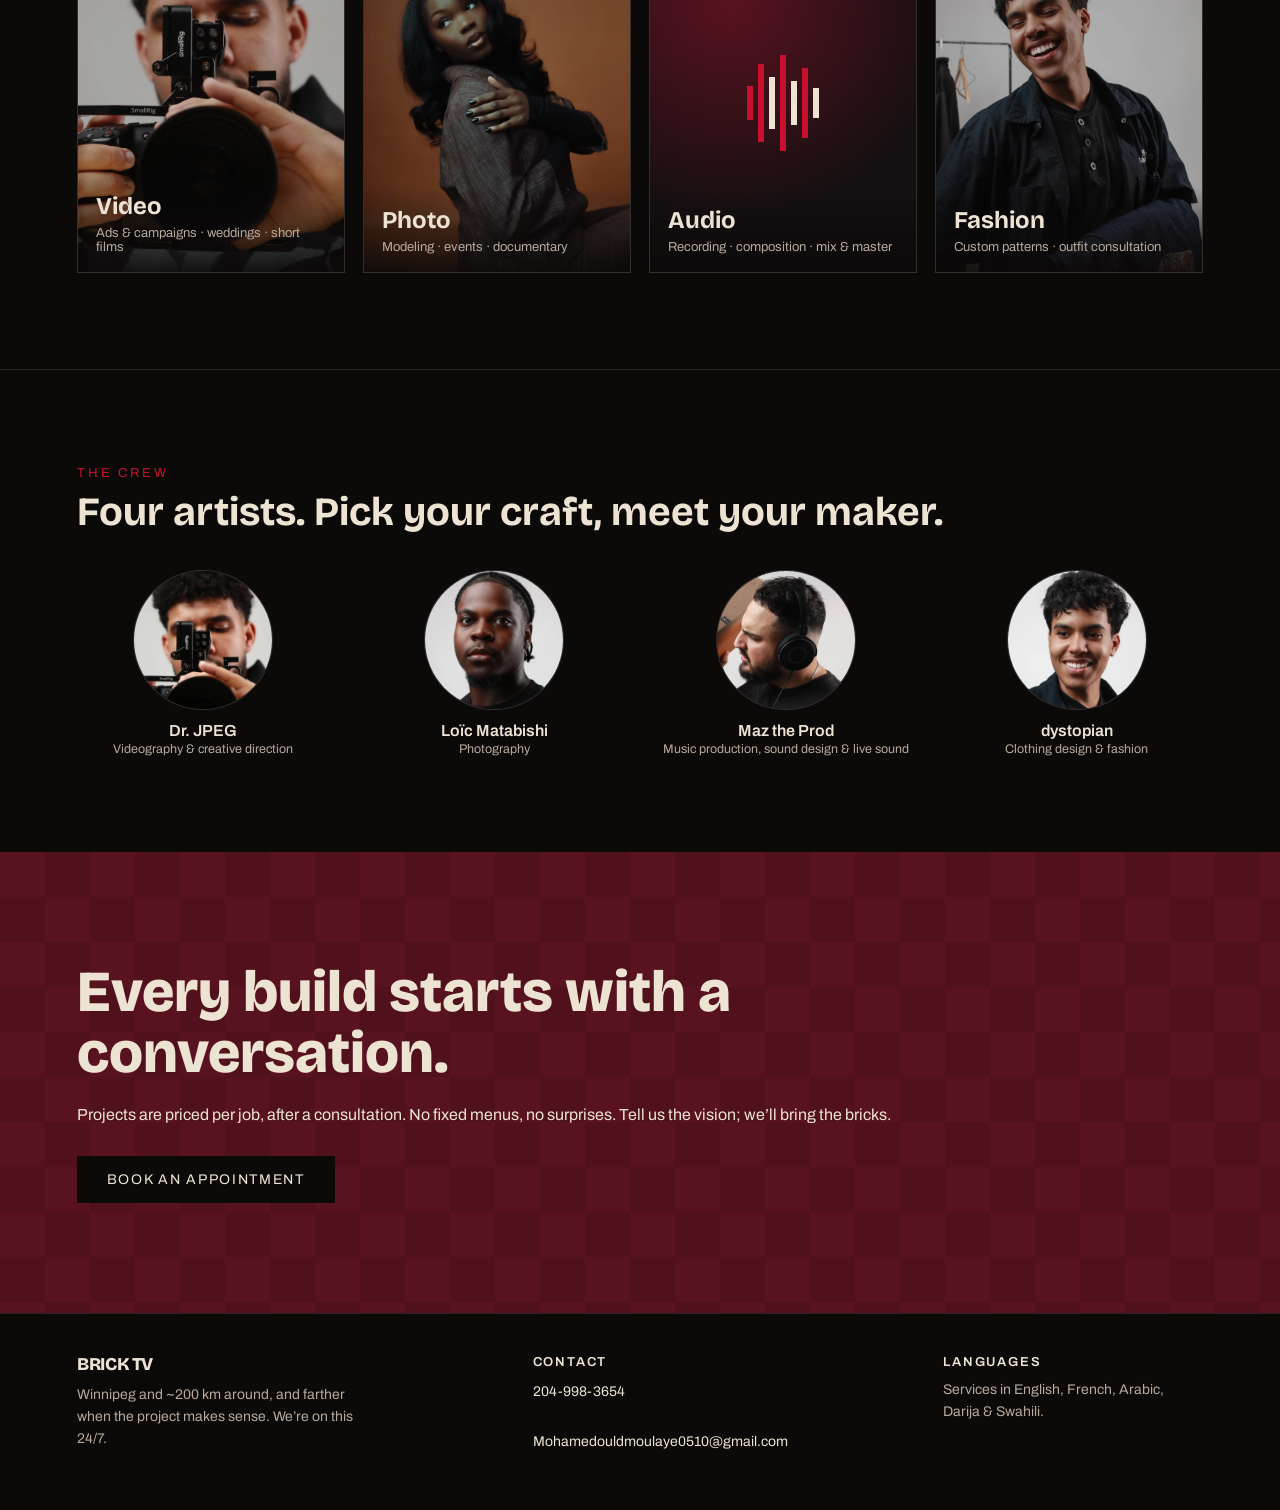
==== commit 35a1ce52: "Flush the cached stylesheet so the new nav actually reaches browsers Last push versioned gallery.js " ====
--- a/index.html
+++ b/index.html
@@ -9,7 +9,7 @@
 <link rel="preload" href="assets/fonts/bricolage-grotesque-latin.woff2" as="font" type="font/woff2" crossorigin>
 <link rel="preload" href="assets/fonts/archivo-latin.woff2" as="font" type="font/woff2" crossorigin>
 <link rel="stylesheet" href="assets/css/fonts.css">
-<link rel="stylesheet" href="assets/css/site.css">
+<link rel="stylesheet" href="assets/css/site.css?v=2">
 <meta property="og:title" content="Brick TV - Bringing your vision to life, brick by brick.">
 <meta property="og:description" content="One independent crew in Winnipeg: video, photo, audio, fashion. You talk to the artists, not an agency.">
 <meta property="og:type" content="website">
@@ -145,6 +145,6 @@
 
 </div>
 <script src="assets/js/site.js"></script>
-<script src="assets/js/gallery.js"></script>
+<script src="assets/js/gallery.js?v=2"></script>
 </body>
 </html>
--- a/assets/css/site.css
+++ b/assets/css/site.css
@@ -155,9 +155,13 @@
 /* The link list dissolves on desktop so every item shares the nav's own gap,
    which is what puts the wordmark in the middle of the row. */
 .nav__links { display: contents; }
-.nav__links > a:nth-child(-n+3) { order: 1; }
+/* Four before the wordmark, the rest after: that puts the four crafts, which
+   are the four artists, together on one side and leaves Weddings, FAQ and
+   Contact with the Book button on the other. Adjust both numbers together if a
+   link is ever added or removed. */
+.nav__links > a:nth-child(-n+4) { order: 1; }
 .nav__wordmark { order: 2; font-size: 20px; margin: 0 clamp(6px,2vw,22px); }
-.nav__links > a:nth-child(n+4)  { order: 3; }
+.nav__links > a:nth-child(n+5)  { order: 3; }
 .nav__book {
   order: 4; font-family: var(--body); font-size: 12px;
   letter-spacing: .14em; text-transform: uppercase;
@@ -171,7 +175,11 @@
 /* Wordmark fallback for the plain (non-glitch) nav lockup */
 .nav__wordmark .wordmark { font-size: inherit; }
 
-@media (max-width: 640px) {
+/* Seven links plus the Book button stop fitting one row well above the old
+   640px switch: from there up to roughly 800px the button was dropping onto a
+   second row by itself, which reads as broken rather than responsive. The
+   drawer starts earlier instead. */
+@media (max-width: 820px) {
   .nav { justify-content: space-between; gap: 12px; padding: 12px 16px; }
   .nav__toggle {
     order: 1; display: inline-flex; flex-direction: column;
